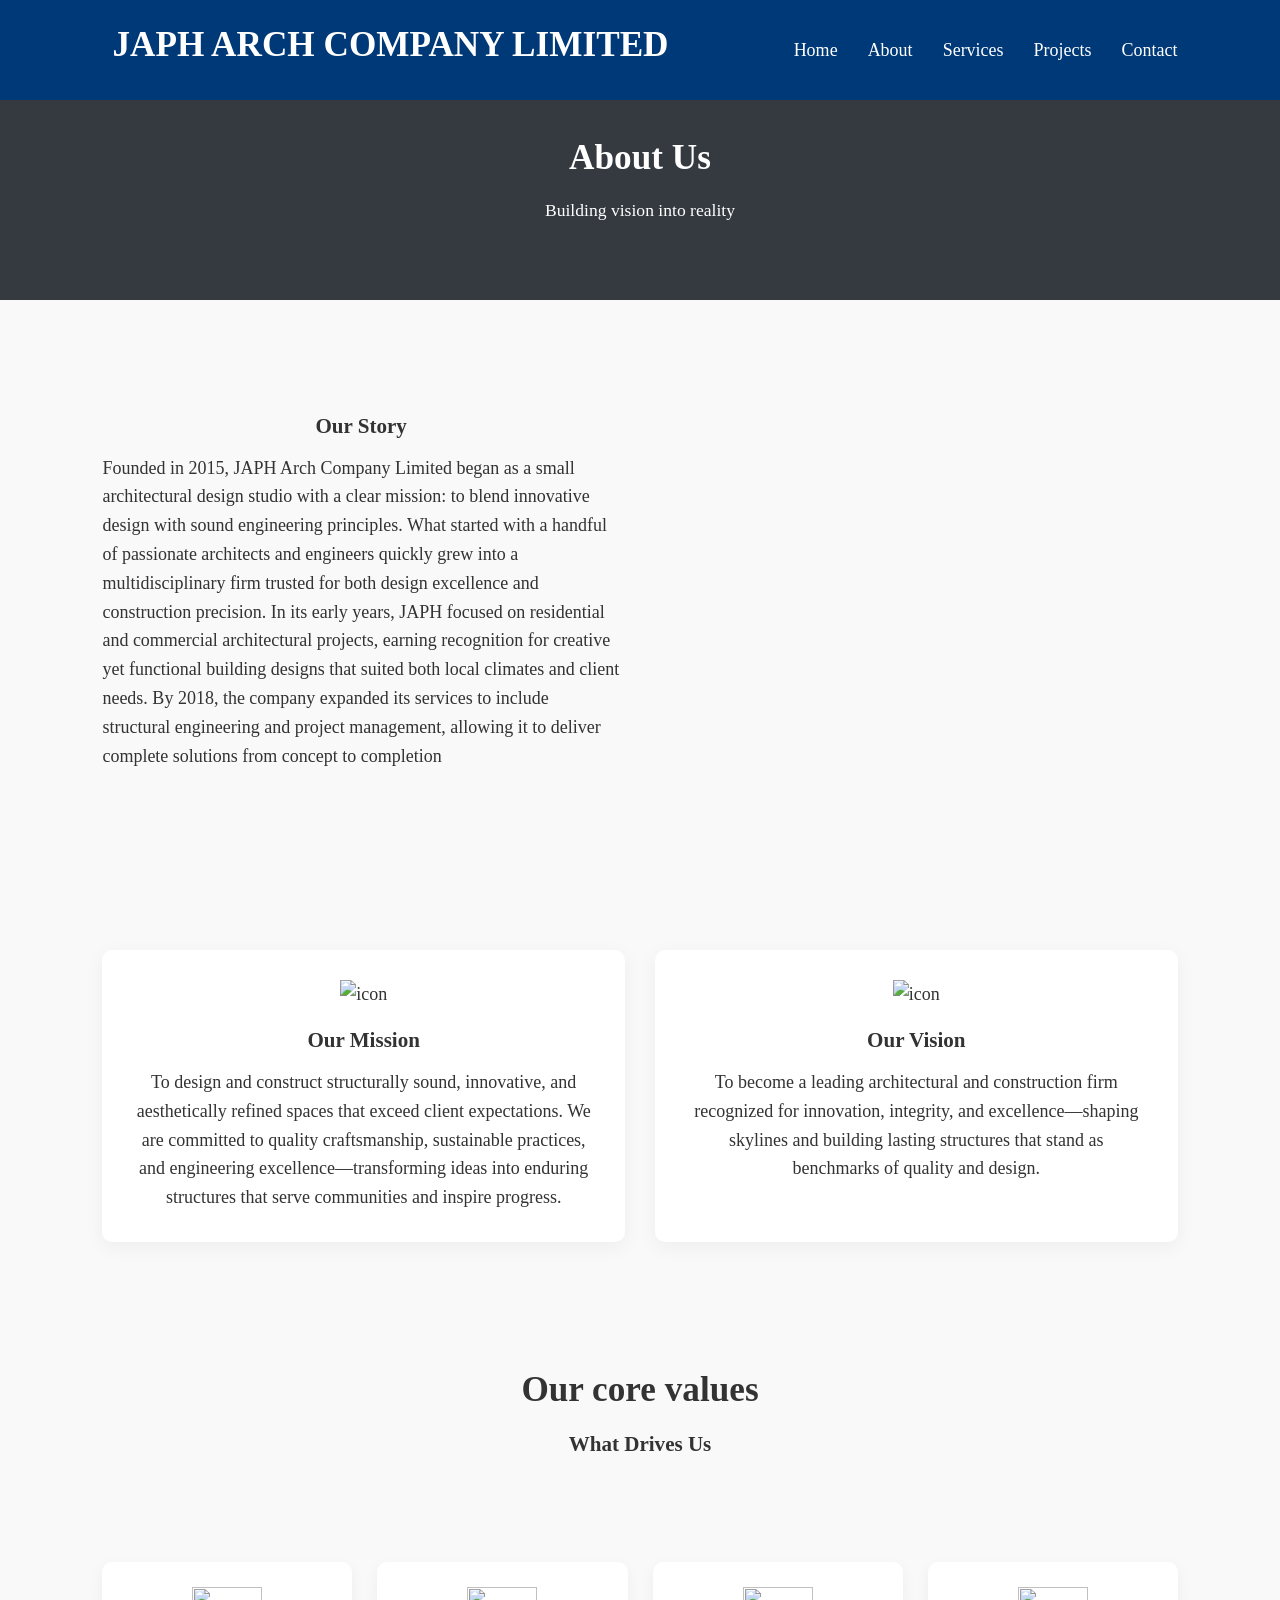
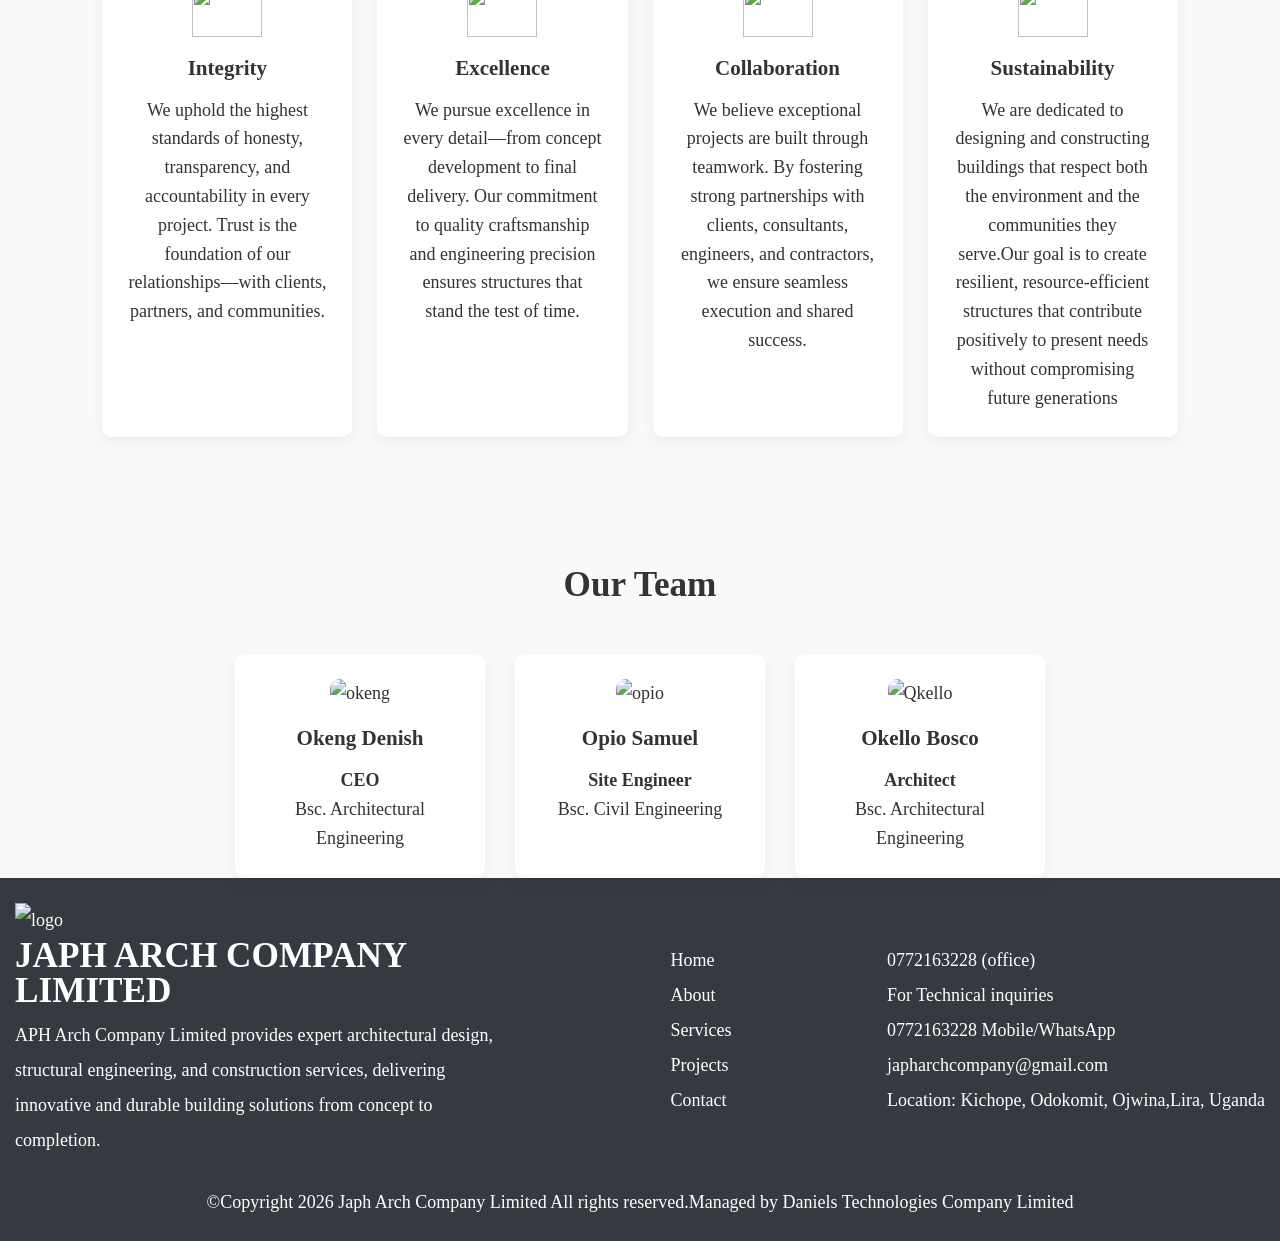
==== about.html @ 92743470 "Add files via upload" ====
<!DOCTYPE html>
<html lang="en">
<head>
    <meta charset="UTF-8">
    <meta name="viewport" content="width=device-width, initial-scale=1.0">
     <title>Japh Arch Company Limited| Architectural & Construction Services in Lira, Uganda</title>
    <meta name="description" content="Japh Arch Company Limited provides architectural design, structural engineering, 
    and construction services in Lira, Uganda. We deliver innovative and durable building solutions.">
    <link rel="stylesheet" href="path/to/font-awesome/css/font-awesome.min.css">
    <link rel="icon" type="image/png" href="IMAGE/favicon.png">
    <link rel="stylesheet" href="https://cdn.jsdelivr.net/npm/swiper@12/swiper-bundle.min.css"/>

     <script src="https://cdn.jsdelivr.net/npm/swiper@12/swiper-bundle.min.js"></script>
    <link rel="stylesheet" href="about.css">
    <link rel="stylesheet" href="styles.css">

</head>

<body>

    <header>
        <div class="logo">
            <img src="" alt="">
            <h2>JAPH ARCH COMPANY LIMITED</h2>
        </div>
            <nav>
                <div class="icons8-menu"></div>
    <div class="menu-toggle">
       
        <img src="https://img.icons8.com/ios/50/menu--v7.png" alt="Open Menu" class="menu-icon"> 
       <img src="https://img.icons8.com/ios/50/multiply.png" alt="Close Menu" class="close-icon">
    </div>

    <ul class="nav-links">
        <li><a href="home.html">Home</a></li>
        <li><a href="about.html">About</a></li>
        <li><a href="services.html">Services</a></li>
        <li><a href="project.html">Projects</a></li>
        <li><a href="contact.html">Contact</a></li>
    </ul>
</nav>
     
    </header>
    <section id="about-us">
  <div class="about-head">
    <h2>About Us</h2>
    <p>Building vision into reality</p>
  </div>

  <div class="story">
    <div class="story-details">
        <h3>Our Story</h3>
        <p>Founded in 2015, JAPH Arch Company Limited began as a small architectural design studio
                with a clear mission: to blend innovative design with
                sound engineering principles. What started with a handful of passionate architects and
                engineers quickly grew into a multidisciplinary firm trusted for both design excellence
                and construction precision.

                In its early years, JAPH focused on residential and commercial architectural projects,
                earning
                recognition for creative yet functional building designs that suited both local climates
                and client needs. By 2018, the company expanded its services to include structural engineering
                and project management, allowing it to deliver complete solutions from concept to completion</p>
    </div>

    <div class="img-about">
        <img src="IMAGE/project1-front.jpg" alt="">
    </div>
  </div>

  <div class="our-mission">
    <div class="mission">
        <img src="IMAGE/missinn.png" alt="icon">
        <h3>Our Mission</h3>
        <p>To design and construct structurally sound, innovative, and aesthetically refined 
            spaces that exceed client expectations. We are committed to quality craftsmanship,
             sustainable practices, and engineering excellence—transforming ideas into enduring
              structures that serve communities and inspire progress.</p>
    </div>

    <div class="vision">
        <img src="IMAGE/vision.png" alt="icon">
        <h3>Our Vision</h3>
        <p>To become a leading architectural and construction firm recognized for 
            innovation, integrity, and excellence—shaping skylines and building lasting 
            structures that stand as benchmarks of quality and design.</p>
    </div>
  </div>

  <div class="values">
    <h2>Our core values</h2>
    <h3>What Drives Us</h3>
     <div class="all-values">
        <div class="value-card">
            <img src="IMAGE/integrity.png" alt="">
            <h3>Integrity</h3>
            <p>We uphold the highest standards of honesty, transparency, and accountability 
                in every project. Trust is the foundation of our relationships—with clients,
                 partners, and communities.</p>
        </div>

         <div class="value-card">
            <img src="IMAGE/excellence.png" alt="">
            <h3>Excellence</h3>
            <p>We pursue excellence in every detail—from concept development to final delivery.
                 Our commitment to quality craftsmanship and engineering precision ensures structures 
                that stand the test of time.</p>
        </div>

         <div class="value-card">
            <img src="IMAGE/collaboration.png" alt="">
            <h3>Collaboration</h3>
            <p>We believe exceptional projects are built through teamwork. By fostering strong
                 partnerships with clients, consultants, engineers, and contractors, we ensure seamless 
                execution and shared success.</p>
        </div>

         <div class="value-card">
            <img src="IMAGE/sustainability.png" alt="">
            <h3>Sustainability</h3>
            <p>We are dedicated to designing and constructing buildings that respect both the environment 
                and the communities they serve.Our goal is to create resilient, resource-efficient 
                structures that contribute positively to present needs without compromising
                 future generations</p>
        </div>
     </div>

  </div>


  <div class="our-team">
    <h2>Our Team</h2>
    <div class="all-team">
        <div class="staff">
            <img src="IMAGE/ceo2.jpg" alt="okeng">
            <h3>Okeng Denish</h3>
            <h4>CEO </h4>
           <p>Bsc. Architectural Engineering</p>
        </div>

         <div class="staff">
            <img src="IMAGE/ceo2.jpg" alt="opio">
            <h3>Opio Samuel</h3>
            <h4>Site Engineer</h4>
           <p>Bsc. Civil Engineering</p>
        </div>

         <div class="staff">
            <img src="IMAGE/ceo2.jpg" alt="Qkello">
            <h3>Okello Bosco</h3>
            <h4>Architect </h4>
           <p>Bsc. Architectural Engineering</p>
        </div>
    </div>
  </div>
    </section>

     <!-- footer -->
   
    <footer>


  <div class="all-links">

        <div class="about-com">
            <img src="" alt="logo">
            <h2>JAPH ARCH COMPANY LIMITED</h2>
            <p>APH Arch Company Limited provides expert architectural design, structural
                engineering, and construction services, delivering innovative and durable building
                solutions from concept to completion.</p>
        </div>
        <div class="useful-links">
            <a href="home.html">Home</a>
            <a href="about.html">About</a>
            <a href="services.html">Services</a>
            <a href="project.html">Projects</a>
            <a href="contact.html">Contact</a>
        </div>

        <div class="contacts">
            <p>0772163228 (office)</p>
            <p>For Technical inquiries</p>
            <p>0772163228 Mobile/WhatsApp</p>
            <p><i class="fa fa-envelope" aria-hidden="true"></i> japharchcompany@gmail.com</p>
            <p>Location: Kichope, Odokomit, Ojwina,Lira, Uganda</p>

        </div>
        </div>
        <div class="right">
        <p>&copy;Copyright 2026 Japh Arch Company Limited
            All rights reserved.Managed by Daniels Technologies Company Limited</p>
            </div>
    </footer>
 <script src="javascript.js"></script>
    <script src="https://cdn.jsdelivr.net/npm/swiper@11/swiper-bundle.min.js"></script>
</body>
</html>
---- about.css ----
/* GLOBAL STYLES */
* {
    margin: 0;
    padding: 0;
    box-sizing: border-box;
    text-decoration: none;
    list-style: none;
}




body {
   font-family: Roboto;
    line-height: 1.6;
    color: #333;
    background: #f9f9f9;
}

h2 {
    font-size: 2.2rem;
    margin-bottom: 10px;
    /* color: #111; */
}

h3 {
    margin-bottom: 10px;
}

section {
    /* padding: 60px 8%; */
}

/*  ABOUT HEADER */
.about-head {
    text-align: center;
    margin-bottom: 50px;
    background-color: #343A40;
    width: 100%;
    height: 200px;
    margin-top: 20px;
    padding-top: 30px;
  
}
.about-head h2{
  color: white;
}

.about-head p {
    color: white;
    font-size: 1.1rem;
}

/* STORY SECTION  */
.story {
    display: flex;
    align-items: center;
    gap: 40px;
    margin-bottom: 60px;
    padding: 60px 8%;
}

.story-details {
    flex: 1;
}

.img-about {
    flex: 1;
}

.img-about img {
    width: 100%;
    border-radius: 10px;
}

/* MISSION & VISION */
.our-mission {
    display: flex;
    gap: 30px;
    margin-bottom: 60px;
     padding: 60px 8%;
}

.mission, .vision {
    flex: 1;
    background: white;
    padding: 30px;
    border-radius: 10px;
    box-shadow: 0 5px 20px rgba(0,0,0,0.05);
    text-align: center;
}

.mission img,
.vision img {
    width: 50px;
    margin-bottom: 15px;
}

/*  VALUES  */
.values {
    text-align: center;
}

.all-values {
    display: grid;
    grid-template-columns: repeat(4, 1fr);
    gap: 25px;
    margin-top: 40px;
     padding: 60px 8%;
}

.value-card {
    background: white;
    padding: 25px;
    border-radius: 10px;
    box-shadow: 0 5px 15px rgba(0,0,0,0.05);
    transition: 0.3s ease;
}

.value-card:hover {
    transform: translateY(-8px);
}

.value-card img {
    width: 50px;
    margin-bottom: 15px;
    width: 70px;
    height: 50px;
   
}

/* TEAM  */
.our-team {
    margin-top: 60px;
    text-align: center;
}

.all-team {
    display: flex;
    justify-content: center;
    gap: 30px;
    margin-top: 40px;
    flex-wrap: wrap;
}

.staff {
    background: white;
    padding: 25px;
    border-radius: 10px;
    width: 250px;
    box-shadow: 0 5px 15px rgba(0,0,0,0.05);
    transition: 0.3s;
}

.staff:hover {
    transform: translateY(-8px);
}

.staff img {
    width: 100%;
    border-radius: 10px;
    margin-bottom: 15px;
}

/*  RESPONSIVENESS */
@media (max-width: 1024px) {
    .all-values {
        grid-template-columns: repeat(2, 1fr);
    }

    .story {
        flex-direction: column;
    }

    .our-mission {
        flex-direction: column;
    }
}

@media (max-width: 600px) {
    section {
        padding: 40px 5%;
    }

    h2 {
        font-size: 1.8rem;
    }

    .all-values {
        grid-template-columns: 1fr;
    }
}

/* footer */

footer{
  background-color: black;
  color: white;
  padding: 25px 15px;
  /* font-size: 20px; */
}
.all-links{
  display: flex;
  justify-content: space-between;
  align-items: center;
  flex-direction: row;

}
.useful-links a{

  color: white;
  display: block;
    line-height: 35px;
}
.about-com{
  width: 500px;
  line-height: 35px;
}
.right{
  margin-top: 30px;
  text-align: center;
}
.useful-links a:hover{
  color: blue;
}
.contacts{
    line-height: 35px;
}
/* ===== FOOTER RESPONSIVENESS ===== */

/* Tablets */
@media (max-width: 992px) {

  .all-links {
    flex-wrap: wrap;
    gap: 30px;
  }

  .about-com {
    width: 100%;
  }

  .useful-links,
  .contacts {
    width: 45%;
  }
}


/* Mobile Phones */
@media (max-width: 768px) {

  .all-links {
    flex-direction: column;
    align-items: flex-start;
    text-align: left;
    gap: 25px;
  }

  .about-com,
  .useful-links,
  .contacts {
    width: 100%;
  }

  .about-com h2 {
    font-size: 18px;
  }

  .right {
    margin-top: 20px;
    font-size: 14px;
    padding: 0 10px;
  }
}


/* Small Phones */
@media (max-width: 480px) {

  footer {
    padding: 20px 10px;
  }

  .useful-links a,
  .contacts p {
    font-size: 14px;
  }

}
---- styles.css ----
*{
    padding: 0px;
    margin: 0px;
    text-decoration: none;
    list-style: none;
    box-sizing: border-box;
     

}
h2 {
    font-size: 2.2rem;
    margin-bottom: 10px;
    /* color: #111; */
}

h3 {
    margin-bottom: 10px;
}


html{
    scroll-behavior: smooth;
  
}
body{
 font-family: Roboto;
    margin: 0;
    padding-top: 80px;
    overflow-x: hidden;
    font-size: 18px;
     scroll-behavior: smooth;
}

/*  */
header{
    display: flex;
    justify-content: space-between;
    align-items: center;
    text-align: center;
     background-color: #003977;
    color: white;
    position: fixed;
    top: 0px;
    height: 80px;
    padding: 50px 8%;
    width: 100%;
    z-index: 1000;
}
header .logo{
    display: flex;
    align-items: center;
    gap: 10px;
}
header .logo h2{
    text-align: center;
}

/*  NAVIGATION STYLING */

nav {
    display: flex;
    justify-content: space-between;
    align-items: center;
}

/* Hide close icon initially */

.close-icon {
    display: none;
    cursor: pointer;
   fill: white;
}

.menu-icon {
    cursor: pointer;
  fill: white;
    display: none;
}

/* Navigation links */
.nav-links {
    list-style: none;
    display: flex;
    gap: 30px;
}

.nav-links li a {
    text-decoration: none;
    color: white;
    font-weight: 500;
}

/* MOBILE STYLES */

@media (max-width: 768px) {

    .nav-links {
        position: fixed;
        top: 0;
        right: -100%;
        height: 100vh;
        width: 250px;
        background: #111;
        flex-direction: column;
        padding-top: 80px;
        transition: 0.4s ease;
    }

    .nav-links li {
        margin: 20px 0;
        text-align: center;
    }

    .nav-links li a {
        color: white;
        font-size: 18px;
    }

    /* When active */
    .nav-active {
        right: 0;
    }

    .menu-toggle {
        z-index: 1001;
    }
    .menu-icon {
    cursor: pointer;
    color: white;
   display: block;
}
.close-icon{
    color: white;
}

}

@media(max-width:448){
  header.logo h2{
  font-size: 20px;
}
}


/* Swiper container */
.swiper {
  width: 100%;
  height: 100vh;
  position: relative;
  
}
.swiper::before {
  content: "";
  position: absolute;
  width: 100%;
  height: 100%;
  background: rgba(0,0,0,0.55);
  top: 0;
  left: 0;
  z-index: 1;
}
/* Slide setup */
.swiper-slide {
  position: relative;
  display: flex;
  align-items: center;
}

.swiper-slide img {
  width: 100%;
  height: 100vh;
  object-fit: cover;
}

/* Dark overlay for readability */
.swiper-slide::before {
  content: "";
  position: absolute;
  width: 100%;
  height: 100%;
  background: rgba(0, 0, 0, 0.55);
  top: 0;
  left: 0;
  z-index: 1;
}

/* Hero content */
.hero {
  position: absolute;
  top: 50%;
  left: 8%;
  transform: translateY(-50%);
  color: white;
  max-width: 650px;
  z-index: 2;
}
/* Desktop */
.hero h2 {
  font-size: 3rem;
  margin-bottom: 1rem;
}

.hero p {
  font-size: 1.1rem;
  line-height: 1.7;
  margin-bottom: 1.5rem;
}

/* Buttons */
.button {
  display: flex;
  gap: 15px;
  flex-wrap: wrap;
}

.button button {
  padding: 12px 28px;
  border: none;
  cursor: pointer;
  font-size: 1rem;
  border-radius: 4px;
  transition: 0.3s ease;
}

.button button:first-child {
  background: #ff6600;
  color: white;
}

.button button:last-child {
  background: white;
  color: black;
}

.button button:hover {
  transform: translateY(-3px);
  opacity: 0.9;
}


/* 📱 Tablet Responsive */

@media (max-width: 992px) {
  .hero {
    left: 5%;
    max-width: 90%;
  }

  .hero h2 {
    font-size: 2.2rem;
  }

  .hero p {
    font-size: 1rem;
  }
}


/*  Mobile Responsive */

@media (max-width: 600px) {
  .swiper {
    height: 85vh;
  }

  .swiper-slide img {
    height: 85vh;
  }

  .hero {
    top: 50%;
    left: 50%;
    transform: translate(-50%, -50%);
    text-align: center;
    max-width: 95%;
  }

  .hero h2 {
    font-size: 1.6rem;
  }

  .hero p {
    font-size: 0.95rem;
  }

  .button {
    justify-content: center;
  }

  .button button {
    width: 100%;
    padding: 12px;
  }
}

/*  ABOUT PREVIEW SECTION */

.about-preview {
  display: flex;
  align-items: center;
  justify-content: center;
  gap: 60px;
  padding: 80px 8%;
  flex-wrap: wrap;
  

}

/* Image side */
.prev-img {
  flex: 1 1 500px;
}

.prev-img img {
  width: 100%;
  height: 100%;
  max-height: 500px;
  object-fit: cover;
  border-radius: 10px;
}

/* Text side */
.our-story {
  flex: 1 1 500px;
}

.our-story h2 {
  font-size: 2.5rem;
  margin-bottom: 20px;
}

.our-story p {
  line-height: 1.8;
  margin-bottom: 25px;
  color: #555;
}

/* Button */
.our-story button {
  padding: 12px 30px;
  border: none;
  background: #ff6600;
  color: white;
  font-size: 1rem;
  border-radius: 5px;
  cursor: pointer;
  transition: 0.3s ease;
}

.our-story button:hover {
  transform: translateY(-3px);
  opacity: 0.9;
}


/*  Tablet */

@media (max-width: 992px) {
  .about-preview {
    gap: 40px;
  }

  .our-story h2 {
    font-size: 2rem;
  }
}


/*  Mobile */

@media (max-width: 768px) {
  .about-preview {
    flex-direction: column;
    text-align: center;
    padding: 60px 5%;
  }

  .prev-img img {
    max-height: 350px;
  }

  .our-story h2 {
    font-size: 1.8rem;
  }
}

/* SERVICES SECTION  */

#service-preview {
  padding: 80px 8%;
  text-align: center;
  background: #f8f8f8;
}

#service-preview h2 {
  font-size: 2.5rem;
  margin-bottom: 50px;
}

/* Services container */
.services-preview {
  display: flex;
  justify-content: center;
  gap: 20px;
  flex-wrap: wrap;
  margin-bottom: 40px;
}

/* Individual cards */
.services-preview > div {
  background: white;
  padding: 40px 30px;
  flex: 1 1 300px;
  max-width: 400px;
  border-radius: 10px;
  box-shadow: 0 15px 35px rgba(0, 0, 0, 0.08);
  transition: 0.3s ease;
}

/* Hover effect */
.services-preview > div:hover {
  transform: translateY(-10px);
  box-shadow: 0 20px 45px rgba(0, 0, 0, 0.15);
}

.services-preview h3 {
  font-size: 1.5rem;
  margin-bottom: 15px;
}

.services-preview p {
  line-height: 1.7;
  color: #555;
}

/* Button */
#service-preview button {
  padding: 12px 30px;
  border: none;
  background: #ff6600;
  color: white;
  font-size: 1rem;
  border-radius: 5px;
  cursor: pointer;
  transition: 0.3s ease;
}

#service-preview button:hover {
  transform: translateY(-3px);
  opacity: 0.9;
}


/*📱 Tablet */

@media (max-width: 992px) {
  #service-preview h2 {
    font-size: 2rem;
  }
}


/* Mobile */

@media (max-width: 768px) {
  #service-preview {
    padding: 60px 5%;
  }

  #service-preview h2 {
    font-size: 1.8rem;
  }

  .services-preview {
    gap: 25px;
  }
}

/* FEATURED PROJECTS */

#featured-project {
  padding: 80px 8%;
  text-align: center;
  background: #f9f9f9;
}

#featured-project h2 {
  font-size: 2.5rem;
  margin-bottom: 50px;
}

/* Grid Layout */
.projects-overview {
  display: grid;
  grid-template-columns: repeat(4, 1fr);
  gap: 30px;
}

/* Project Card */
.projects-overview > div {
  background: white;
  border-radius: 10px;
  overflow: hidden;
  box-shadow: 0 15px 35px rgba(0, 0, 0, 0.08);
  transition: 0.3s ease;
}

/* Image */
.projects-overview img {
  width: 100%;
  height: 250px;
  object-fit: cover;
  transition: 0.4s ease;
}

/* Hover Effects */
.projects-overview > div:hover {
  transform: translateY(-10px);
  box-shadow: 0 20px 45px rgba(0, 0, 0, 0.15);
}

.projects-overview > div:hover img {
  transform: scale(1.08);
}

/* Text */
.projects-overview h3 {
  margin: 20px 0 10px;
}

/* Button */
.projects-overview button {
  margin-bottom: 20px;
  padding: 10px 25px;
  border: none;
  background: #ff6600;
  color: white;
  border-radius: 5px;
  cursor: pointer;
  transition: 0.3s ease;
}

.projects-overview button:hover {
  opacity: 0.9;
}


/* Tablet (2 columns) */

@media (max-width: 992px) {
  .projects-overview {
    grid-template-columns: repeat(2, 1fr);
  }
}

/*  (1 column) */

@media (max-width: 600px) {
  .projects-overview {
    grid-template-columns: 1fr;
  }

  #featured-project h2 {
    font-size: 1.8rem;
  }
}


/*  TRUSTED PARTNERS SECTION  */

#trusted-partners {
  padding: 80px 8%;
  text-align: center;
  background: #f8f8f8;
}

#trusted-partners h2 {
  font-size: 2.5rem;
  margin-bottom: 50px;
}

/* Partners Grid */
.trusted-partners {
  display: grid;
  grid-template-columns: repeat(4, 1fr);
  gap: 30px;
  align-items: center;
}

/* Partner Card */
.trusted-partners > div {
  background: white;
  padding: 30px 20px;
  border-radius: 10px;
  box-shadow: 0 10px 25px rgba(0,0,0,0.08);
  transition: 0.3s ease;
}

/* Hover effect */
.trusted-partners > div:hover {
  transform: translateY(-8px);
  box-shadow: 0 20px 35px rgba(0,0,0,0.15);
}

/* Logo image */
.trusted-partners img {
  width: 100px;
  height: 100px;
  margin-bottom: 15px;
  transition: transform 0.3s ease;
}

.trusted-partners > div:hover img {
  transform: scale(1.1);
}

/* Company name */
.trusted-partners h3 {
  font-size: 1.1rem;
  margin: 0;
  color: #333;
}


/*  Tablet (2 columns) */

@media (max-width: 992px) {
  .trusted-partners {
    grid-template-columns: repeat(2, 1fr);
  }
}


/*  Mobile (1 column) */

@media (max-width: 600px) {
  .trusted-partners {
    grid-template-columns: 1fr;
    gap: 20px;
  }

  #trusted-partners h2 {
    font-size: 1.8rem;
  }
}

/* WHY CHOOSE US  */

#why-choose-us {
  padding: 80px 8%;
  background: #f9f9f9;
}

#why-choose-us h2 {
  text-align: center;
  font-size: 2.5rem;
  margin-bottom: 50px;
}

/* Container for image + text */
.why {
  display: flex;
  align-items: flex-start;
  gap: 50px;
  flex-wrap: wrap;
}

/* Image section */
.pic {
  flex: 1 1 400px;
}

.pic img {
  width: 100%;
  height: 450px;
  border-radius: 10px;
  object-fit: cover;
  box-shadow: 0 15px 35px rgba(0,0,0,0.08);
}

/* Text section */
.txt {
  flex: 1 1 400px;
  display: flex;
  flex-direction: column;
  gap: 25px;
}

.txt .r1, .txt .r2, .txt .r3 {
  background: white;
  padding: 20px 25px;
  border-radius: 10px;
  box-shadow: 0 10px 25px rgba(0,0,0,0.08);
  transition: 0.3s ease;
}

.txt .r1:hover, .txt .r2:hover, .txt .r3:hover {
  transform: translateY(-5px);
  box-shadow: 0 18px 35px rgba(0,0,0,0.15);
}

.txt h4 {
  margin-bottom: 10px;
  color: blue;
  font-size: 1.3rem;
  cursor: pointer;
}

.txt p {
  /* Hide paragraphs initially */
.txt p {
  display: none;
  line-height: 1.7;
  color: #555;
  font-size: 1rem;
  margin-top: 10px;
  transition: max-height 0.3s ease;
  overflow: hidden;
  max-height: 0;
  cursor: pointer;
}

/* Optional: cursor pointer for clickable h4 */
.txt h4 {
  cursor: pointer;
  user-select: none;
}
}

/* Tablet  */

@media (max-width: 992px) {
  .why {
    flex-direction: column;
    align-items: center;
    gap: 40px;
  }

  .pic, .txt {
    flex: 1 1 100%;
  }
}


/* Mobile */

@media (max-width: 600px) {
  #why-choose-us h2 {
    font-size: 2rem;
  }

  .txt h4 {
    font-size: 1.1rem;
  }

  .txt p {
    font-size: 0.95rem;
  }

  .why {
    gap: 30px;
  }
}


/* testimonial section */
.swipers {
  width: 100%;
  height: 100vh;
  padding: 50px 0;
  background-color: #111;
  
}
.swipers{
  text-align: center;
 
}
.swipers h2{
color: white;
}
.swiper-wrapper{
  width: 100%;
}
.slider {
  width: 100%;
  height: 100vh;
  display: flex;
  justify-content: center;
  align-items: center;
  background-color:#111;
}

.slider div {
  background: white;
  padding: 35px;
  border-radius: 12px;
  text-align: center;
  box-shadow: 0 5px 20px rgba(0,0,0,0.08);
  max-width: 600px;
}

.slider img {
  width: 90px;
  height: 90px;
  border-radius: 50%;
  object-fit: cover;
  margin-bottom: 15px;
}

.slider h3 {
  margin: 10px 0 5px;
  font-size: 20px;
  text-align: center;
}

.slider h4 {
  color: #777;
  font-size: 20px;
  margin-bottom: 15px;
  text-align: center;
}

.slider p {
  font-size: 20px;
  line-height: 1.6;
  text-align: center;
}
@media(max-width:768){
.slider{
  display: block;
}

}
/* get in touch */
/* #get-Intouch{
  width: 100%;
  height: 400px;
  padding: 50px 0px;
}
#get-Intouch h2,h3{
  text-align: center;
}
#get-Intouch h3{
  margin-top: 30px;
}
.touch{
 display: grid;
  grid-template-columns: repeat(3, 1fr);
  gap: 30px;
  align-items: center;
}
.touch .comm{
  margin-top: 30px;
  background: white;
  padding: 40px 30px;
  flex: 1 1 300px;
  max-width: 400px;
  border-radius: 10px;
  box-shadow: 0 15px 35px rgba(0, 0, 0, 0.08);
  transition: 0.3s ease; 
}

.touch .comm:hover{
transform: translateY(-10px);
  box-shadow: 0 20px 45px rgba(0, 0, 0, 0.15);
} */

/* Get intouch */


#get-Intouch{
  padding-top: 40px;
}
#get-Intouch h2,h3{
  text-align: center;
}
#get-Intouch h3{
  margin-top: 30px;
}
#get-intouch {
  padding: 50px 20px;
  text-align: center;
  background-color: #f9f9f9;
  margin-top: 40px;
}

#get-intouch h2 {
  font-size: 2em;
  margin-bottom: 10px;
  margin-top: 40px;

}

#get-intouch h3 {
  font-size: 1.2em;
  margin-bottom: 30px;
  color: #555;
}

/* Touch container */
.touch {
  display: flex;
  justify-content: center;
  gap: 50px;
  flex-wrap: wrap; /* important for responsiveness */
  margin-top: 30px;
  
}

.comm {
  background: #fff;
  padding: 20px;
  border-radius: 10px;
  flex: 1 1 200px; /* flexible width */
  max-width: 250px;
  box-shadow: 0 4px 10px rgba(0,0,0,0.1);
  transition: transform 0.3s;
}

.comm:hover {
  transform: translateY(-5px);
}

.comm img {
  margin-bottom: 15px;
}

.comm h4 {
  margin: 10px 0 5px 0;
  font-size: 1.1em;
}

.comm h5 {
  margin: 0 0 10px 0;
  color: #007bff;
}

.comm p {
  font-size: 0.9em;
  color: #555;
}

/* Contact button */
section .contact-btn {
  display: block;
  margin-top: 25px;
  padding: 12px 25px;
  background: orange;
  color: #fff;
  text-decoration: none;
  border-radius: 5px;
  transition: background 0.3s;
  align-items: center;
  margin: 0 auto;
  margin-top: 30px;
  margin-bottom: 30px;
  border: none;
  font-size: 20px;
}
#get-intouch
.contact-btn:hover {
  background: #0056b3;
}
#get-intouch button {
  text-align: center;
  justify-content: center;
  align-items: center;
}
/* Responsive media queries */
@media (max-width: 768px) {
  .touch {
    flex-direction: column;
    gap: 20px;
    align-items: center;
  }

  .comm {
    max-width: 90%;
  }
}

@media (max-width: 480px) {
  #get-intouch h2 {
    font-size: 1.6em;
  }

  #get-intouch h3 {
    font-size: 1em;
  }

  .comm h4 {
    font-size: 1em;
  }

  .comm h5 {
    font-size: 0.9em;
  }
}



/* footer */

footer{
  background-color:#343A40;
  color: white;
  padding: 25px 15px;
  /* font-size: 20px; */

}
.all-links{
  display: flex;
  justify-content: space-between;
  align-items: center;
  flex-direction: row;

}
.useful-links a{

  color: white;
  display: block;
    line-height: 35px;
}
.about-com{
  width: 500px;
  line-height: 35px;
}
.right{
  margin-top: 30px;
  text-align: center;
}
.useful-links a:hover{
  color: blue;
}
.contacts{
    line-height: 35px;
}

/*  FOOTER RESPONSIVENESS*/

/* Tablets */
@media (max-width: 992px) {

  .all-links {
    flex-wrap: wrap;
    gap: 30px;
  }

  .about-com {
    width: 100%;
  }

  .useful-links,
  .contacts {
    width: 45%;
  }
}


/* Mobile Phones */
@media (max-width: 768px) {

  .all-links {
    flex-direction: column;
    align-items: flex-start;
    text-align: left;
    gap: 25px;
  }

  .about-com,
  .useful-links,
  .contacts {
    width: 100%;
  }

  .about-com h2 {
    font-size: 18px;
  }

  .right {
    margin-top: 20px;
    font-size: 14px;
    padding: 0 10px;
  }
}


/* Small Phones */
@media (max-width: 480px) {

  footer {
    padding: 20px 10px;
  }

  .useful-links a,
  .contacts p {
    font-size: 14px;
  }

}
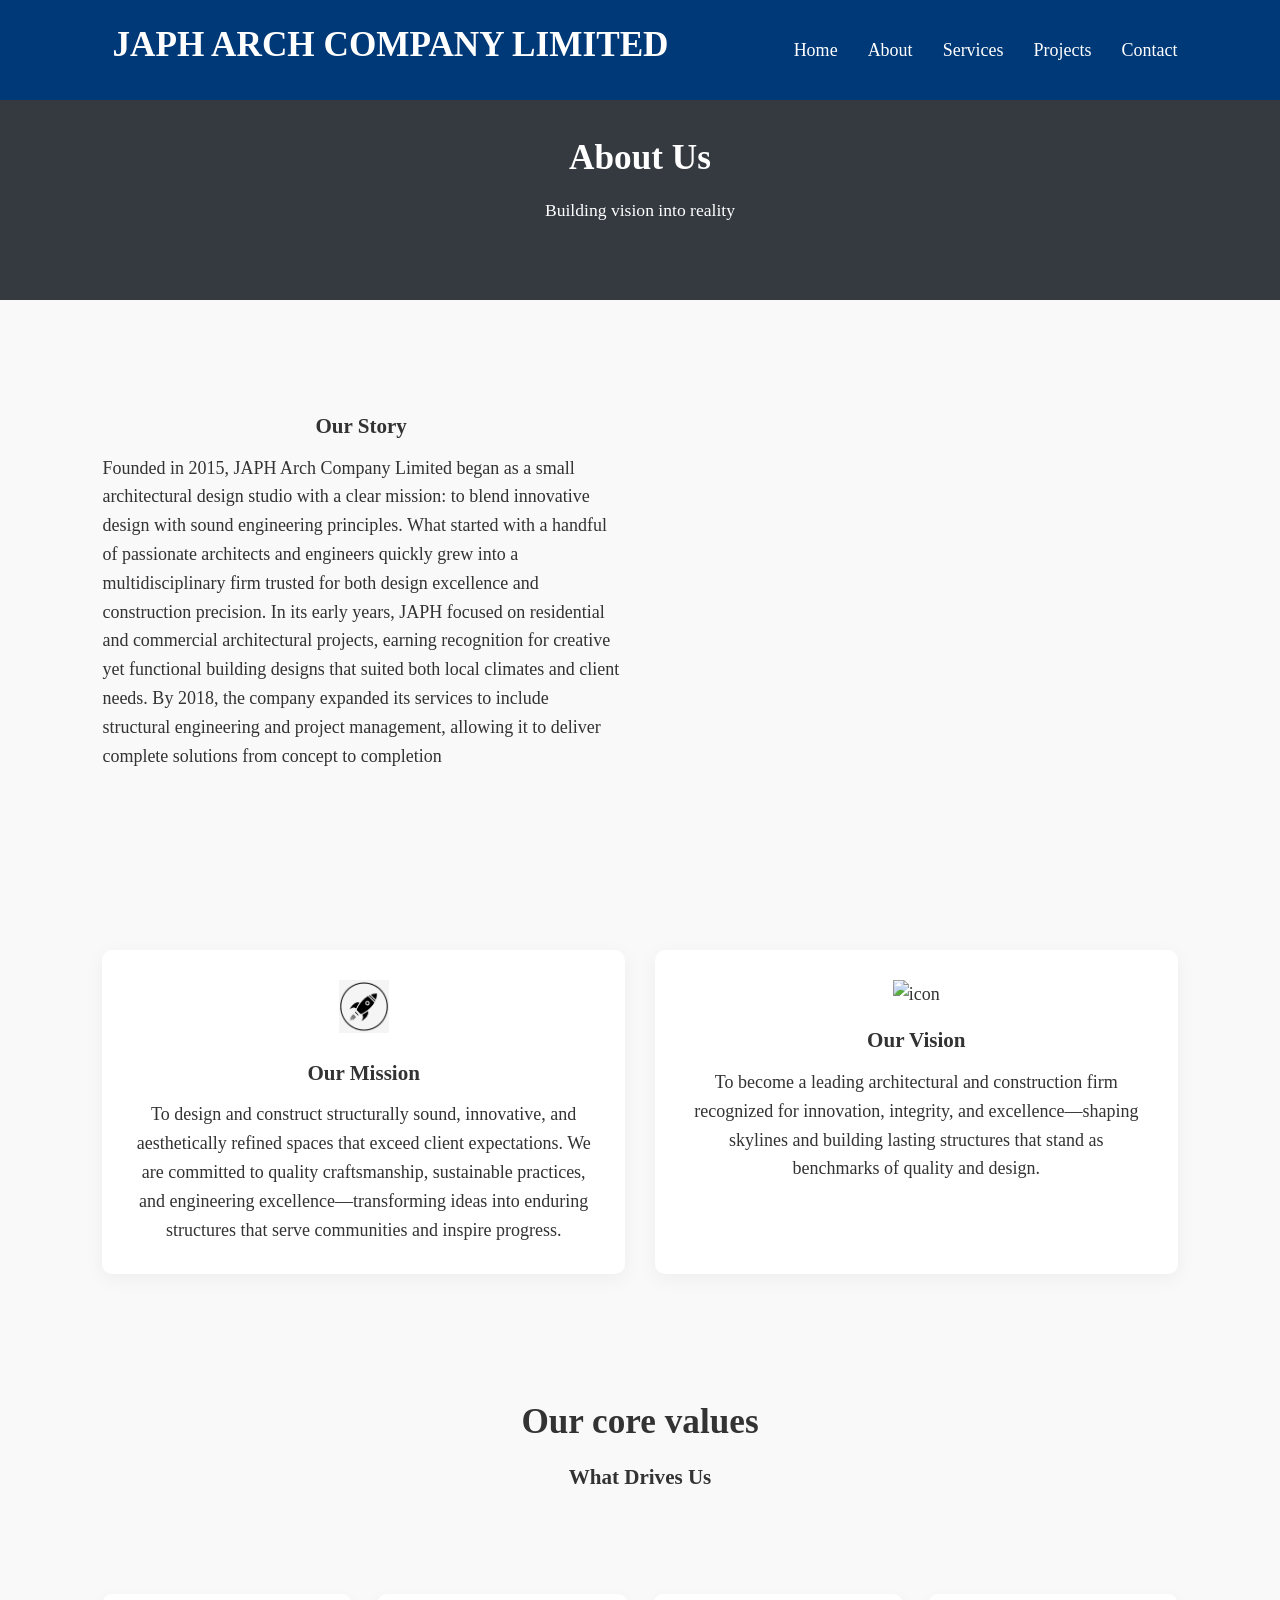
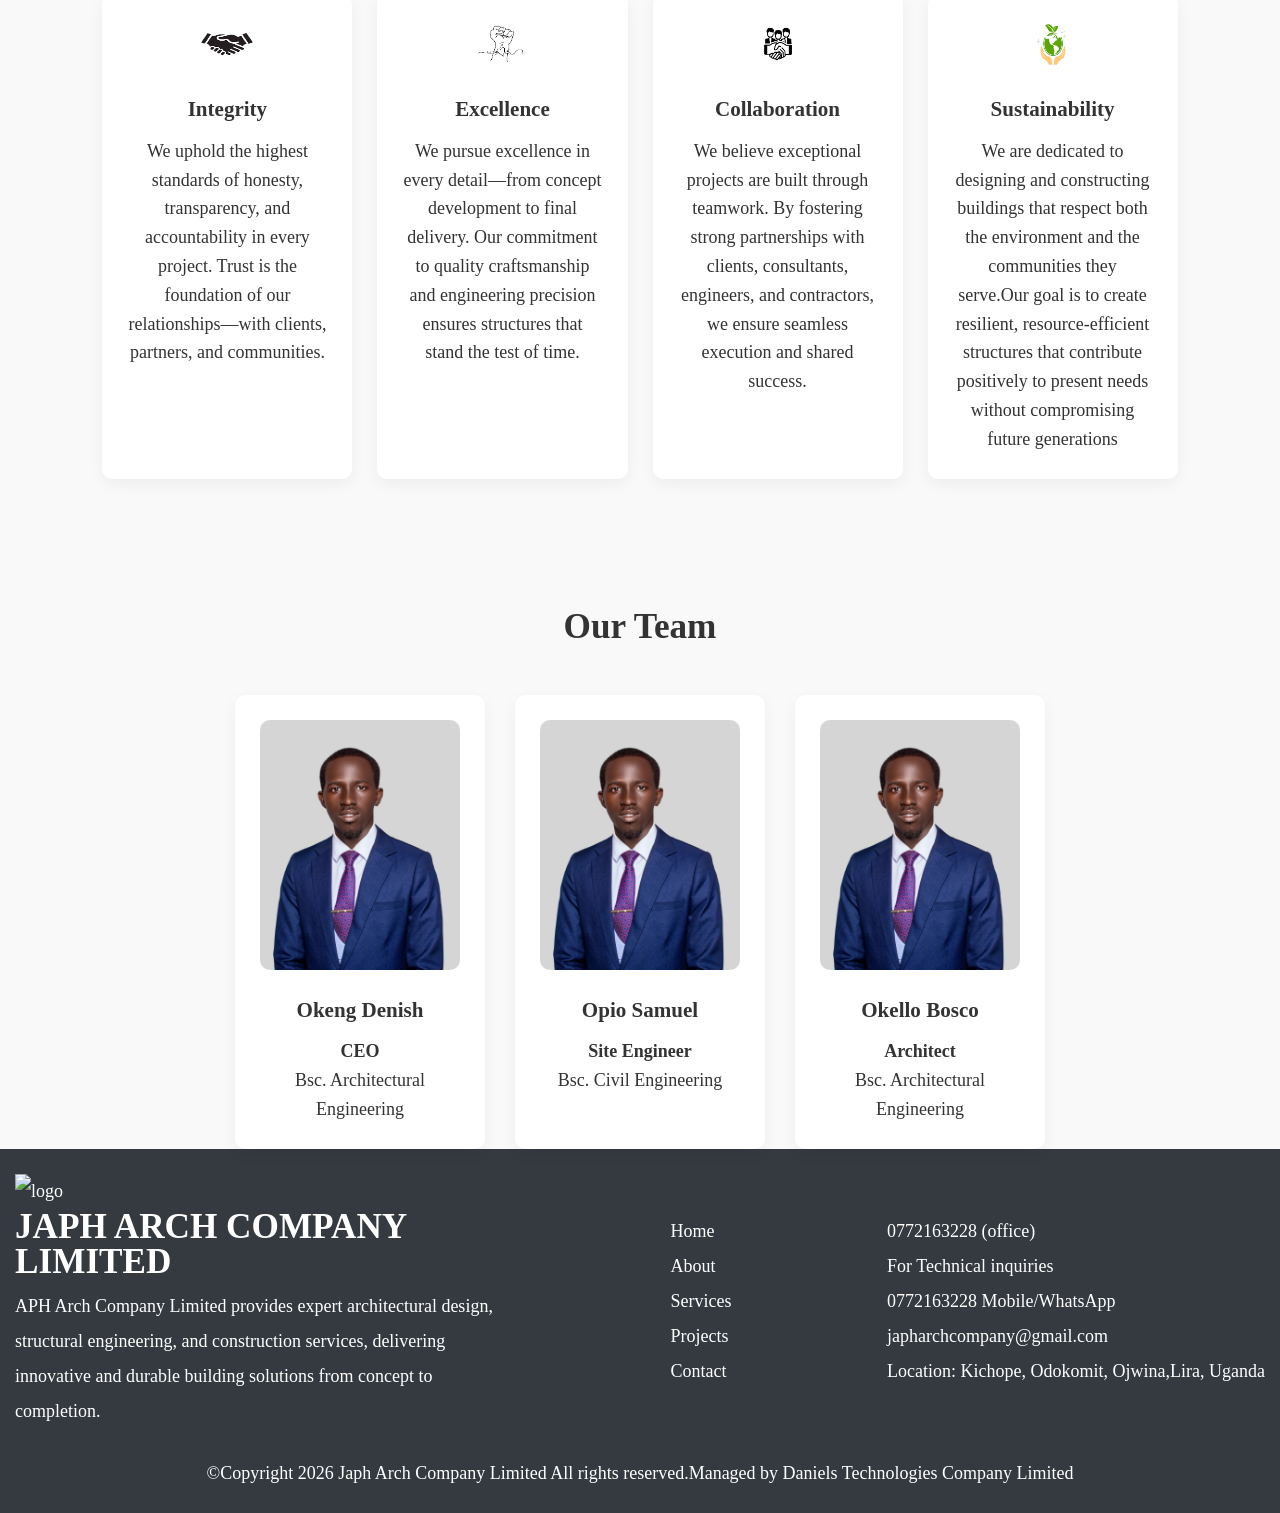
==== commit 2dd2217a: "Update about.html" ====
--- a/about.html
+++ b/about.html
@@ -32,7 +32,7 @@
     </div>
 
     <ul class="nav-links">
-        <li><a href="home.html">Home</a></li>
+        <li><a href="index.html">Home</a></li>
         <li><a href="about.html">About</a></li>
         <li><a href="services.html">Services</a></li>
         <li><a href="project.html">Projects</a></li>
@@ -70,7 +70,7 @@
 
   <div class="our-mission">
     <div class="mission">
-        <img src="IMAGE/missinn.png" alt="icon">
+        <img src="missinn.png" alt="icon">
         <h3>Our Mission</h3>
         <p>To design and construct structurally sound, innovative, and aesthetically refined 
             spaces that exceed client expectations. We are committed to quality craftsmanship,
@@ -92,7 +92,7 @@
     <h3>What Drives Us</h3>
      <div class="all-values">
         <div class="value-card">
-            <img src="IMAGE/integrity.png" alt="">
+            <img src="integrity.png" alt="">
             <h3>Integrity</h3>
             <p>We uphold the highest standards of honesty, transparency, and accountability 
                 in every project. Trust is the foundation of our relationships—with clients,
@@ -100,7 +100,7 @@
         </div>
 
          <div class="value-card">
-            <img src="IMAGE/excellence.png" alt="">
+            <img src="excellence.png" alt="">
             <h3>Excellence</h3>
             <p>We pursue excellence in every detail—from concept development to final delivery.
                  Our commitment to quality craftsmanship and engineering precision ensures structures 
@@ -108,7 +108,7 @@
         </div>
 
          <div class="value-card">
-            <img src="IMAGE/collaboration.png" alt="">
+            <img src="collaboration.png" alt="">
             <h3>Collaboration</h3>
             <p>We believe exceptional projects are built through teamwork. By fostering strong
                  partnerships with clients, consultants, engineers, and contractors, we ensure seamless 
@@ -116,7 +116,7 @@
         </div>
 
          <div class="value-card">
-            <img src="IMAGE/sustainability.png" alt="">
+            <img src="sustainability.png" alt="">
             <h3>Sustainability</h3>
             <p>We are dedicated to designing and constructing buildings that respect both the environment 
                 and the communities they serve.Our goal is to create resilient, resource-efficient 
@@ -132,21 +132,21 @@
     <h2>Our Team</h2>
     <div class="all-team">
         <div class="staff">
-            <img src="IMAGE/ceo2.jpg" alt="okeng">
+            <img src="ceo2.jpg" alt="okeng">
             <h3>Okeng Denish</h3>
             <h4>CEO </h4>
            <p>Bsc. Architectural Engineering</p>
         </div>
 
          <div class="staff">
-            <img src="IMAGE/ceo2.jpg" alt="opio">
+            <img src="ceo2.jpg" alt="opio">
             <h3>Opio Samuel</h3>
             <h4>Site Engineer</h4>
            <p>Bsc. Civil Engineering</p>
         </div>
 
          <div class="staff">
-            <img src="IMAGE/ceo2.jpg" alt="Qkello">
+            <img src="ceo2.jpg" alt="Qkello">
             <h3>Okello Bosco</h3>
             <h4>Architect </h4>
            <p>Bsc. Architectural Engineering</p>
@@ -170,7 +170,7 @@
                 solutions from concept to completion.</p>
         </div>
         <div class="useful-links">
-            <a href="home.html">Home</a>
+            <a href="index.html">Home</a>
             <a href="about.html">About</a>
             <a href="services.html">Services</a>
             <a href="project.html">Projects</a>
@@ -194,4 +194,5 @@
  <script src="javascript.js"></script>
     <script src="https://cdn.jsdelivr.net/npm/swiper@11/swiper-bundle.min.js"></script>
 </body>
-</html>+
+</html>
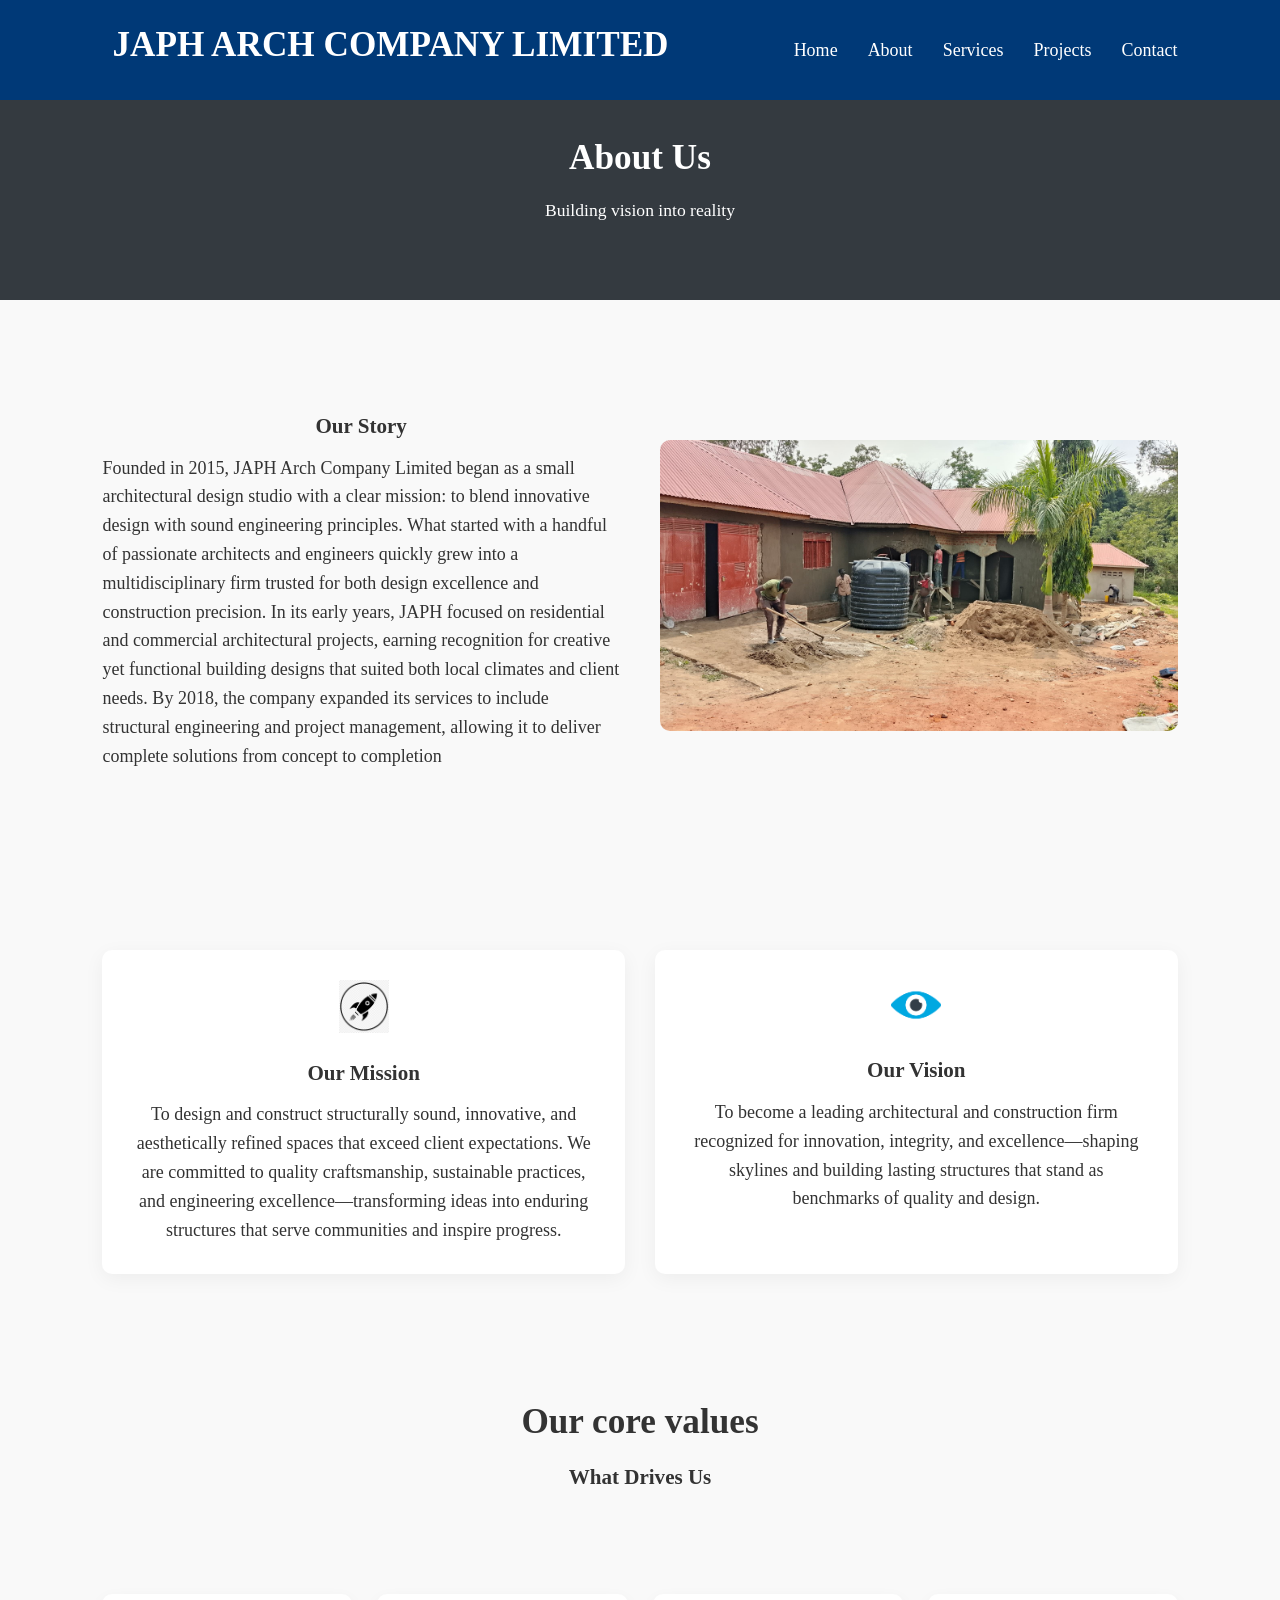
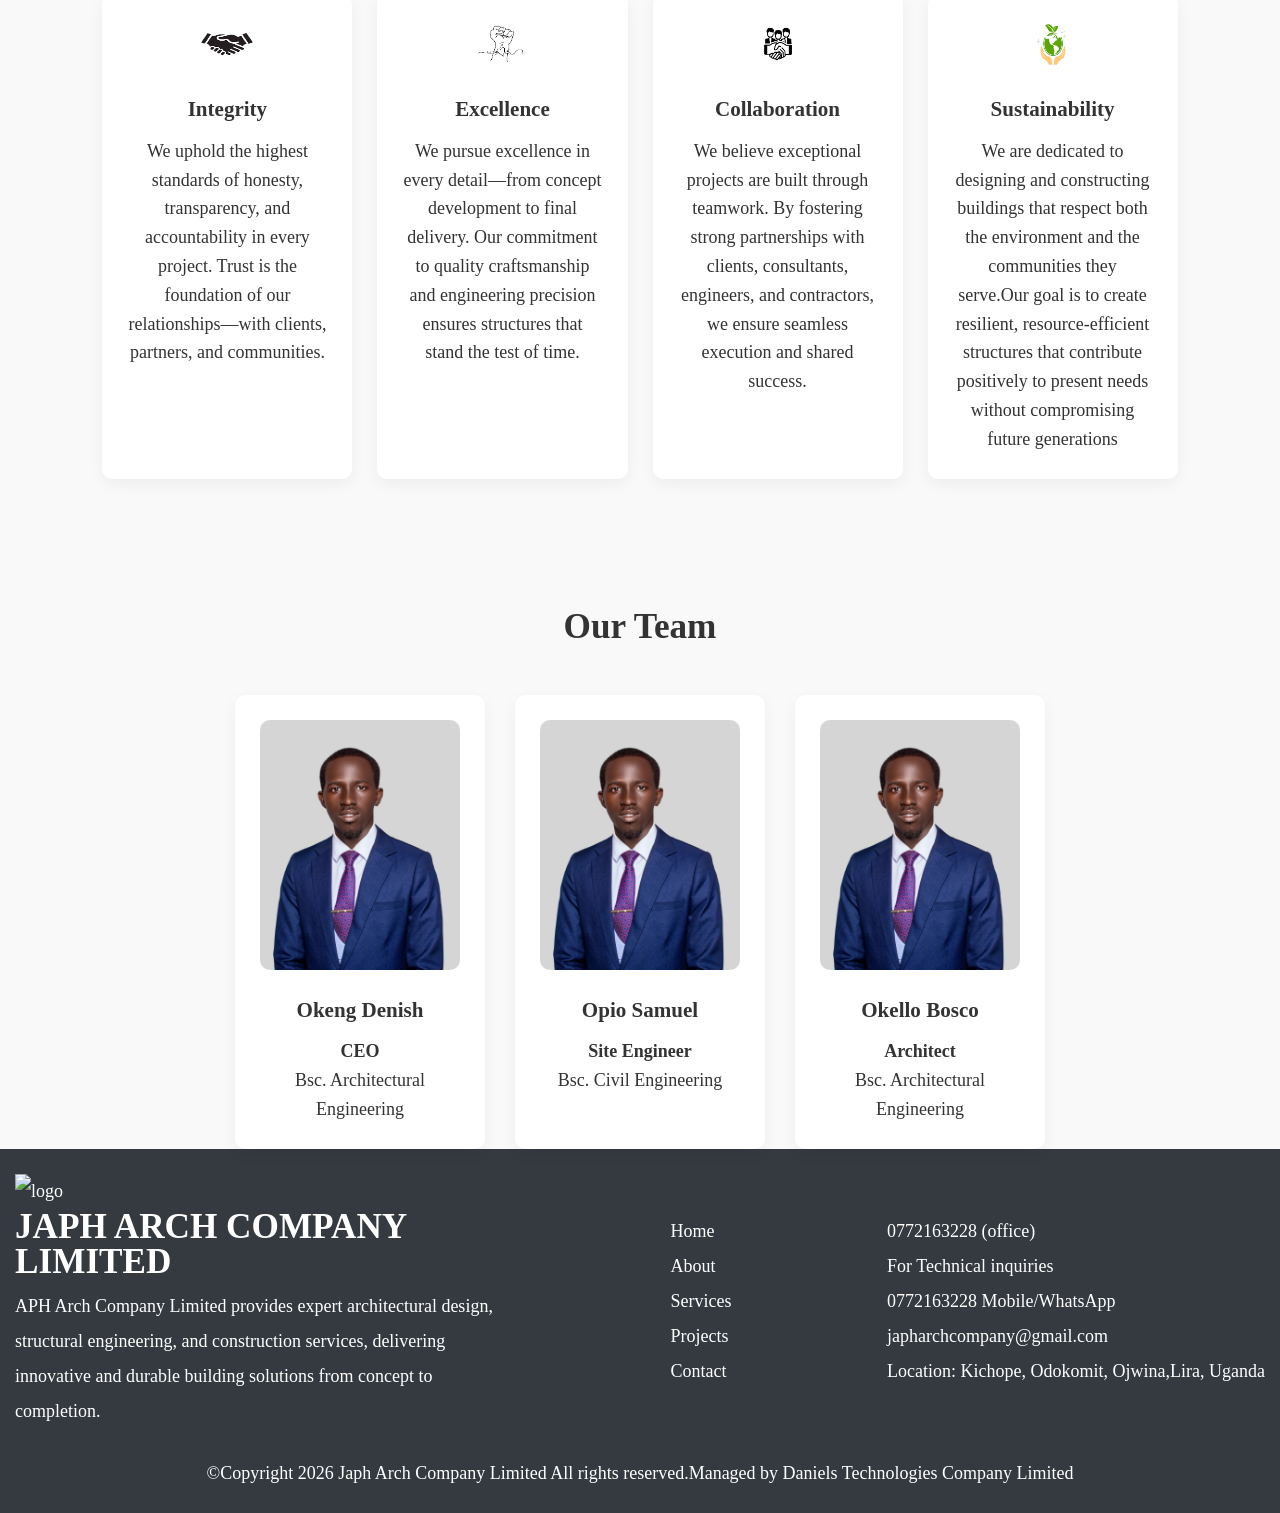
==== commit 996d5d17: "Update about.html" ====
--- a/about.html
+++ b/about.html
@@ -7,7 +7,7 @@
     <meta name="description" content="Japh Arch Company Limited provides architectural design, structural engineering, 
     and construction services in Lira, Uganda. We deliver innovative and durable building solutions.">
     <link rel="stylesheet" href="path/to/font-awesome/css/font-awesome.min.css">
-    <link rel="icon" type="image/png" href="IMAGE/favicon.png">
+    <link rel="icon" type="png" href="favicon.png">
     <link rel="stylesheet" href="https://cdn.jsdelivr.net/npm/swiper@12/swiper-bundle.min.css"/>
 
      <script src="https://cdn.jsdelivr.net/npm/swiper@12/swiper-bundle.min.js"></script>
@@ -64,7 +64,7 @@
     </div>
 
     <div class="img-about">
-        <img src="IMAGE/project1-front.jpg" alt="">
+        <img src="project1-front.jpg" alt="">
     </div>
   </div>
 
@@ -79,7 +79,7 @@
     </div>
 
     <div class="vision">
-        <img src="IMAGE/vision.png" alt="icon">
+        <img src="vision.png" alt="icon">
         <h3>Our Vision</h3>
         <p>To become a leading architectural and construction firm recognized for 
             innovation, integrity, and excellence—shaping skylines and building lasting 
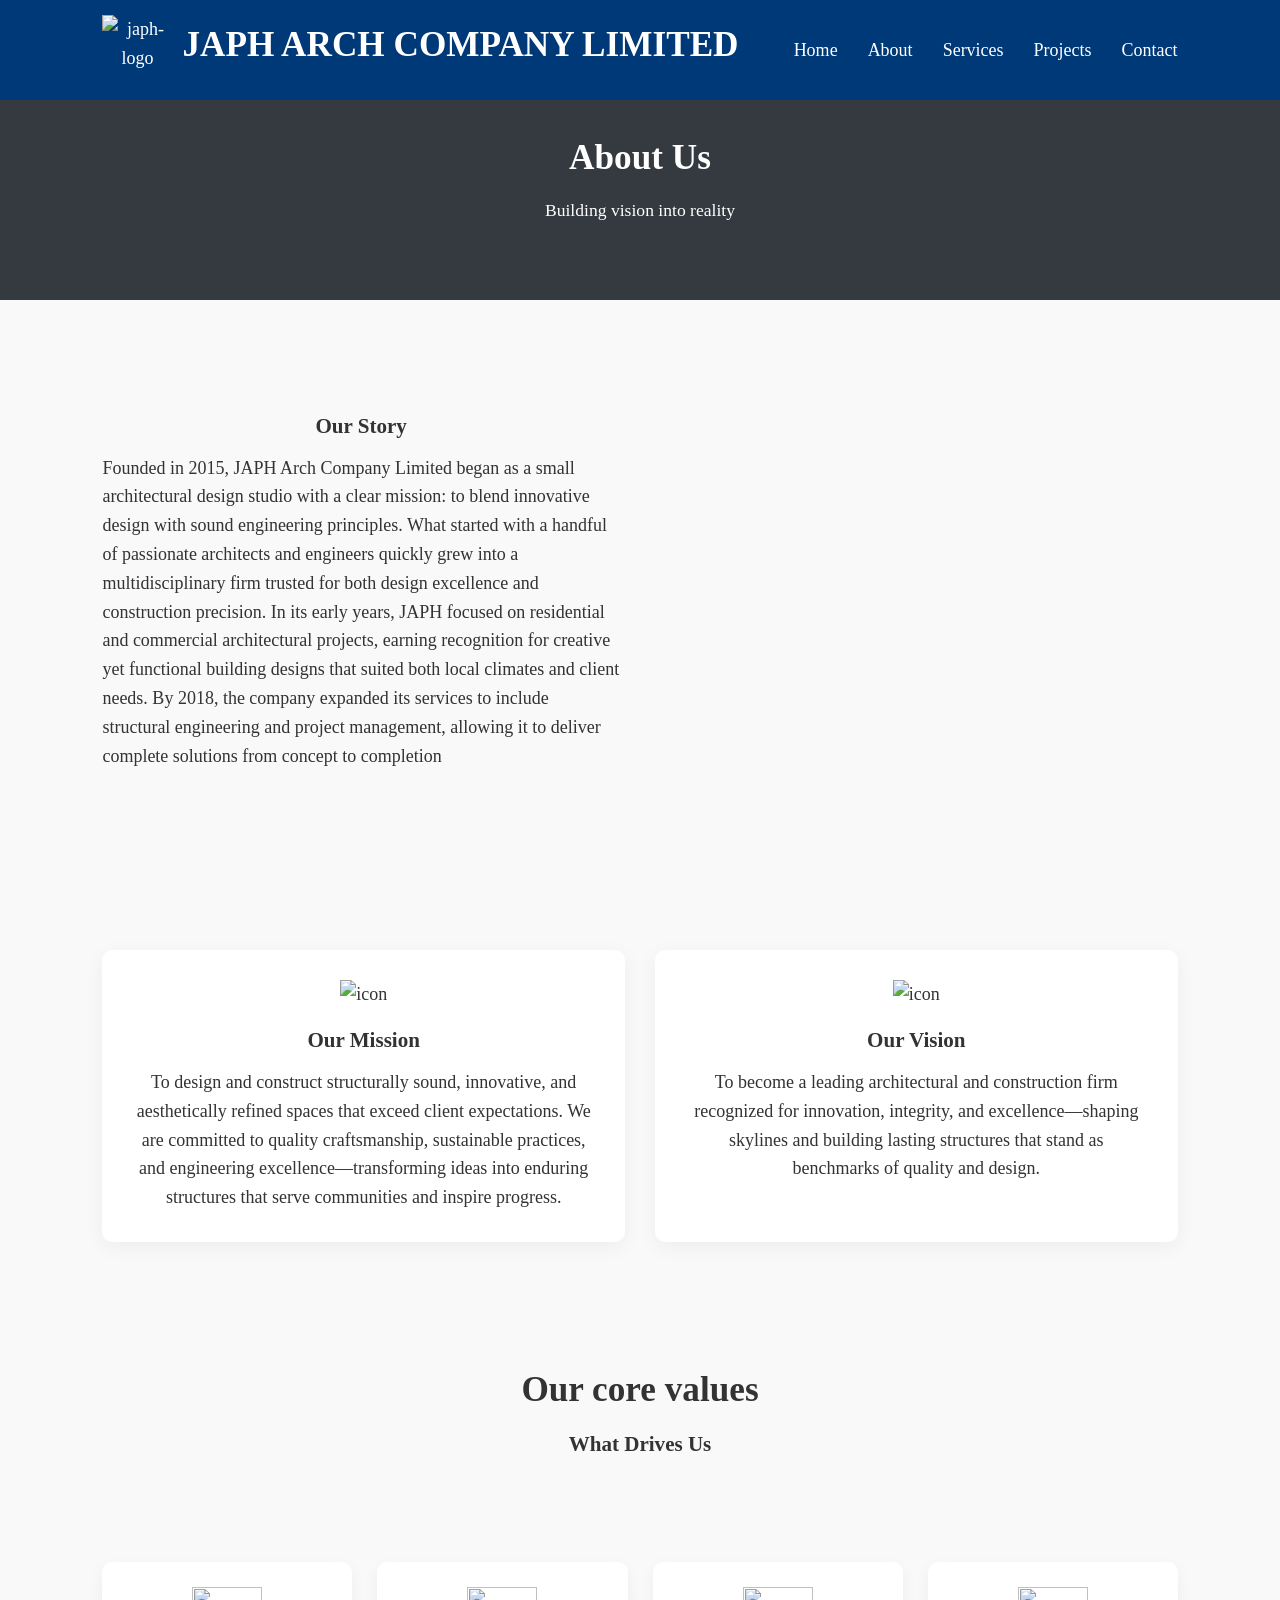
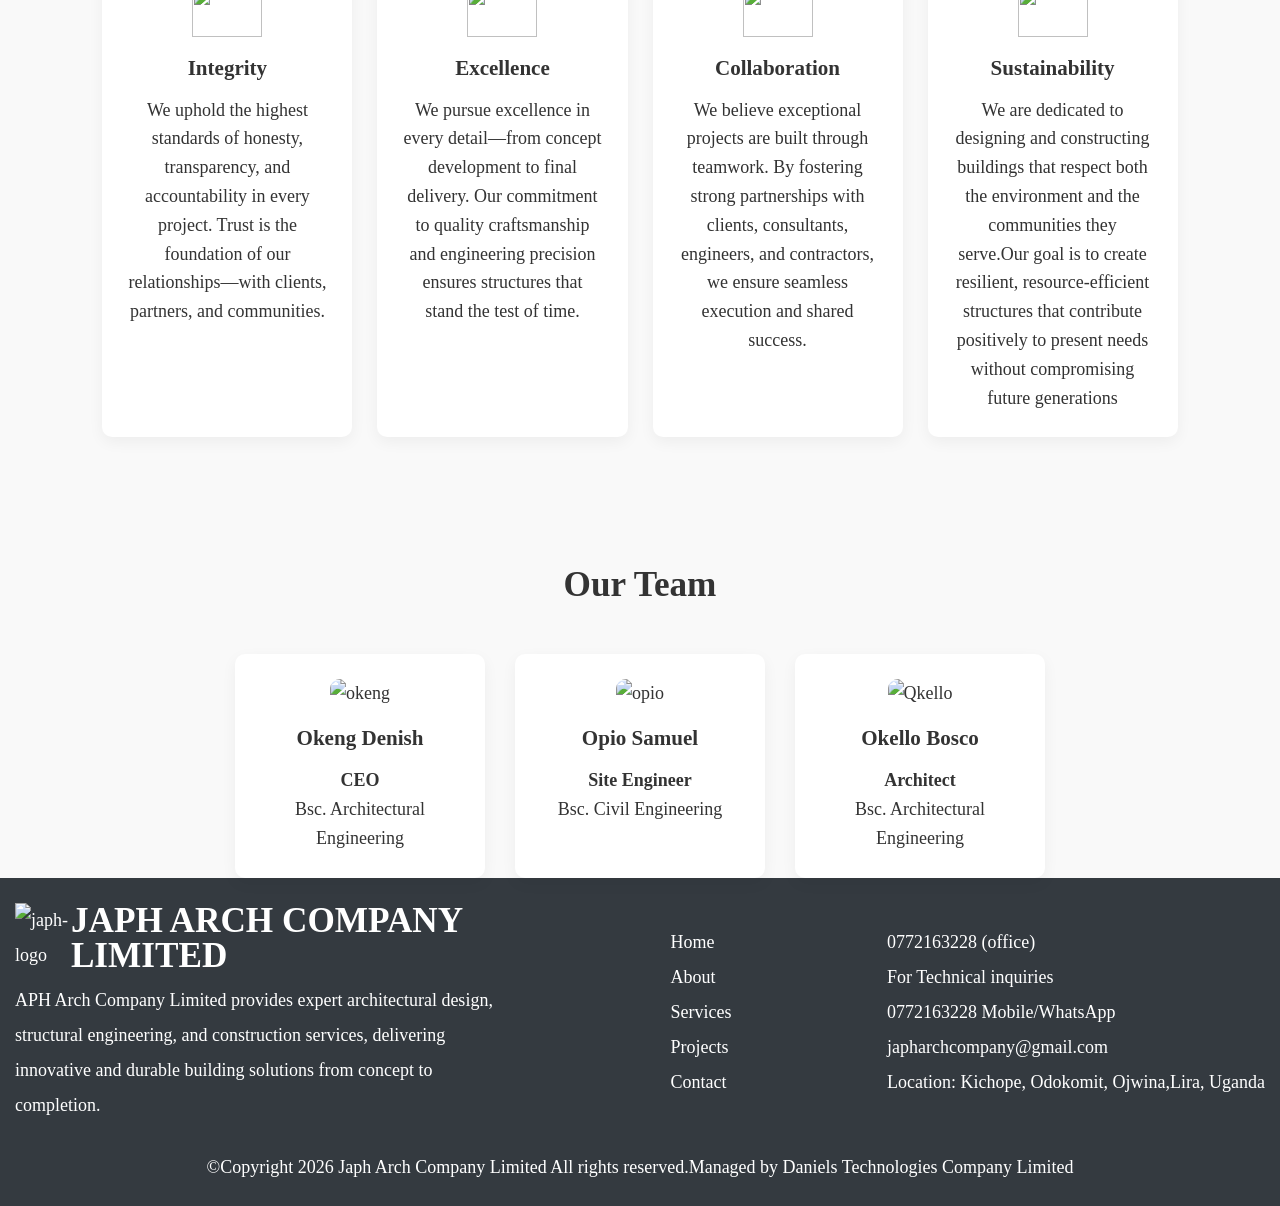
==== commit 3274c8ca: "Add files via upload" ====
--- a/about.html
+++ b/about.html
@@ -7,7 +7,7 @@
     <meta name="description" content="Japh Arch Company Limited provides architectural design, structural engineering, 
     and construction services in Lira, Uganda. We deliver innovative and durable building solutions.">
     <link rel="stylesheet" href="path/to/font-awesome/css/font-awesome.min.css">
-    <link rel="icon" type="png" href="favicon.png">
+    <link rel="icon" type="image/png" href="IMAGE/favicon.png">
     <link rel="stylesheet" href="https://cdn.jsdelivr.net/npm/swiper@12/swiper-bundle.min.css"/>
 
      <script src="https://cdn.jsdelivr.net/npm/swiper@12/swiper-bundle.min.js"></script>
@@ -20,7 +20,7 @@
 
     <header>
         <div class="logo">
-            <img src="" alt="">
+         <img src="IMAGE/japhlogos.png" alt="japh-logo">
             <h2>JAPH ARCH COMPANY LIMITED</h2>
         </div>
             <nav>
@@ -32,7 +32,7 @@
     </div>
 
     <ul class="nav-links">
-        <li><a href="index.html">Home</a></li>
+        <li><a href="home.html">Home</a></li>
         <li><a href="about.html">About</a></li>
         <li><a href="services.html">Services</a></li>
         <li><a href="project.html">Projects</a></li>
@@ -64,13 +64,13 @@
     </div>
 
     <div class="img-about">
-        <img src="project1-front.jpg" alt="">
+        <img src="IMAGE/project1-front.jpg" alt="">
     </div>
   </div>
 
   <div class="our-mission">
     <div class="mission">
-        <img src="missinn.png" alt="icon">
+        <img src="IMAGE/missinn.png" alt="icon">
         <h3>Our Mission</h3>
         <p>To design and construct structurally sound, innovative, and aesthetically refined 
             spaces that exceed client expectations. We are committed to quality craftsmanship,
@@ -79,7 +79,7 @@
     </div>
 
     <div class="vision">
-        <img src="vision.png" alt="icon">
+        <img src="IMAGE/vision.png" alt="icon">
         <h3>Our Vision</h3>
         <p>To become a leading architectural and construction firm recognized for 
             innovation, integrity, and excellence—shaping skylines and building lasting 
@@ -92,7 +92,7 @@
     <h3>What Drives Us</h3>
      <div class="all-values">
         <div class="value-card">
-            <img src="integrity.png" alt="">
+            <img src="IMAGE/integrity.png" alt="">
             <h3>Integrity</h3>
             <p>We uphold the highest standards of honesty, transparency, and accountability 
                 in every project. Trust is the foundation of our relationships—with clients,
@@ -100,7 +100,7 @@
         </div>
 
          <div class="value-card">
-            <img src="excellence.png" alt="">
+            <img src="IMAGE/excellence.png" alt="">
             <h3>Excellence</h3>
             <p>We pursue excellence in every detail—from concept development to final delivery.
                  Our commitment to quality craftsmanship and engineering precision ensures structures 
@@ -108,7 +108,7 @@
         </div>
 
          <div class="value-card">
-            <img src="collaboration.png" alt="">
+            <img src="IMAGE/collaboration.png" alt="">
             <h3>Collaboration</h3>
             <p>We believe exceptional projects are built through teamwork. By fostering strong
                  partnerships with clients, consultants, engineers, and contractors, we ensure seamless 
@@ -116,7 +116,7 @@
         </div>
 
          <div class="value-card">
-            <img src="sustainability.png" alt="">
+            <img src="IMAGE/sustainability.png" alt="">
             <h3>Sustainability</h3>
             <p>We are dedicated to designing and constructing buildings that respect both the environment 
                 and the communities they serve.Our goal is to create resilient, resource-efficient 
@@ -132,21 +132,21 @@
     <h2>Our Team</h2>
     <div class="all-team">
         <div class="staff">
-            <img src="ceo2.jpg" alt="okeng">
+            <img src="IMAGE/ceo2.jpg" alt="okeng">
             <h3>Okeng Denish</h3>
             <h4>CEO </h4>
            <p>Bsc. Architectural Engineering</p>
         </div>
 
          <div class="staff">
-            <img src="ceo2.jpg" alt="opio">
+            <img src="IMAGE/ceo2.jpg" alt="opio">
             <h3>Opio Samuel</h3>
             <h4>Site Engineer</h4>
            <p>Bsc. Civil Engineering</p>
         </div>
 
          <div class="staff">
-            <img src="ceo2.jpg" alt="Qkello">
+            <img src="IMAGE/ceo2.jpg" alt="Qkello">
             <h3>Okello Bosco</h3>
             <h4>Architect </h4>
            <p>Bsc. Architectural Engineering</p>
@@ -163,14 +163,16 @@
   <div class="all-links">
 
         <div class="about-com">
-            <img src="" alt="logo">
+            <div class="i-h2">
+            <img src="IMAGE/japhlogos.png" alt="japh-logo">
             <h2>JAPH ARCH COMPANY LIMITED</h2>
+            </div>
             <p>APH Arch Company Limited provides expert architectural design, structural
                 engineering, and construction services, delivering innovative and durable building
                 solutions from concept to completion.</p>
         </div>
         <div class="useful-links">
-            <a href="index.html">Home</a>
+            <a href="home.html">Home</a>
             <a href="about.html">About</a>
             <a href="services.html">Services</a>
             <a href="project.html">Projects</a>
@@ -194,5 +196,4 @@
  <script src="javascript.js"></script>
     <script src="https://cdn.jsdelivr.net/npm/swiper@11/swiper-bundle.min.js"></script>
 </body>
-
-</html>
+</html>
--- a/styles.css
+++ b/styles.css
@@ -55,27 +55,48 @@
     text-align: center;
 }
 
+header .logo img{
+  width: 70px;
+  height: 70px;
+}
+
 /*  NAVIGATION STYLING */
 
 nav {
     display: flex;
     justify-content: space-between;
     align-items: center;
+    /* margin-right: 20px; */
 }
 
 /* Hide close icon initially */
+/* Utility class */
+.hidden {
+  display: none;
+}
+
+/* Default states */
+.menu-icon {
+  display: none; /* visible by default */
+}
 
 .close-icon {
+  display: none; /* hidden by default */
+}
+
+
+/* .close-icon {
     display: none;
     cursor: pointer;
-   fill: white;
+    fill: white;
 }
 
 .menu-icon {
+   display: none;
     cursor: pointer;
-  fill: white;
-    display: none;
-}
+    fill: white;
+   
+} */
 
 /* Navigation links */
 .nav-links {
@@ -83,6 +104,9 @@
     display: flex;
     gap: 30px;
 }
+.nav-links .nav-active{
+  display: flex;
+}
 
 .nav-links li a {
     text-decoration: none;
@@ -90,12 +114,15 @@
     font-weight: 500;
 }
 
+
+
 /* MOBILE STYLES */
 
 @media (max-width: 768px) {
 
     .nav-links {
-        position: fixed;
+        /* position: fixed; */
+        position: absolute;
         top: 0;
         right: -100%;
         height: 100vh;
@@ -104,6 +131,7 @@
         flex-direction: column;
         padding-top: 80px;
         transition: 0.4s ease;
+      
     }
 
     .nav-links li {
@@ -116,11 +144,14 @@
         font-size: 18px;
     }
 
+
     /* When active */
     .nav-active {
         right: 0;
     }
-
+  .logo h2{
+    font-size: 18px;
+  }
     .menu-toggle {
         z-index: 1001;
     }
@@ -129,15 +160,16 @@
     color: white;
    display: block;
 }
+
 .close-icon{
     color: white;
-}
-
-}
-
+
+    
+}
+}
 @media(max-width:448){
   header.logo h2{
-  font-size: 20px;
+  font-size: 18px;
 }
 }
 
@@ -827,8 +859,11 @@
 }
 @media(max-width:768){
 .slider{
-  display: block;
-}
+  /* display: block; */
+
+}
+
+
 
 }
 /* get in touch */
@@ -1025,6 +1060,14 @@
   width: 500px;
   line-height: 35px;
 }
+
+.about-com .i-h2{
+  display: flex;
+}
+  .about-com img{
+    width: 70px;
+    height: 70px;
+  }
 .right{
   margin-top: 30px;
   text-align: center;
@@ -1049,6 +1092,7 @@
   .about-com {
     width: 100%;
   }
+
 
   .useful-links,
   .contacts {
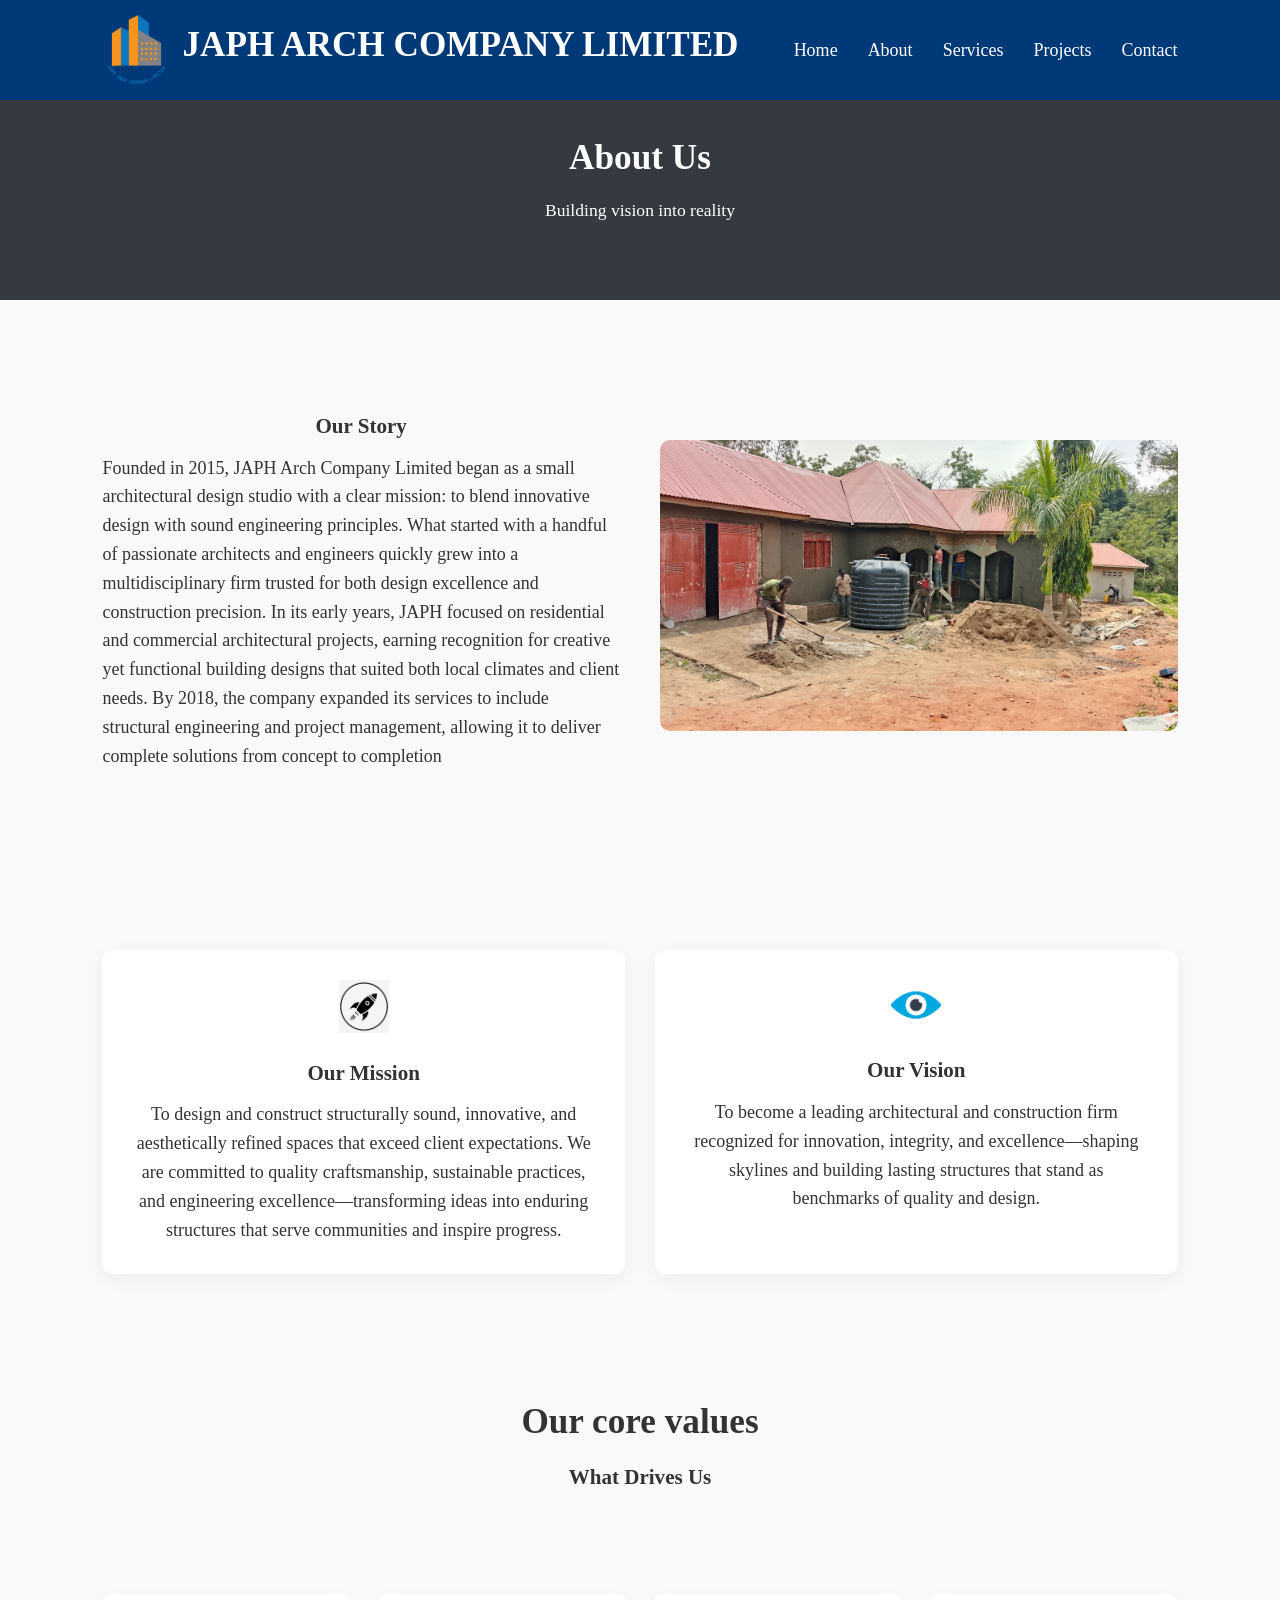
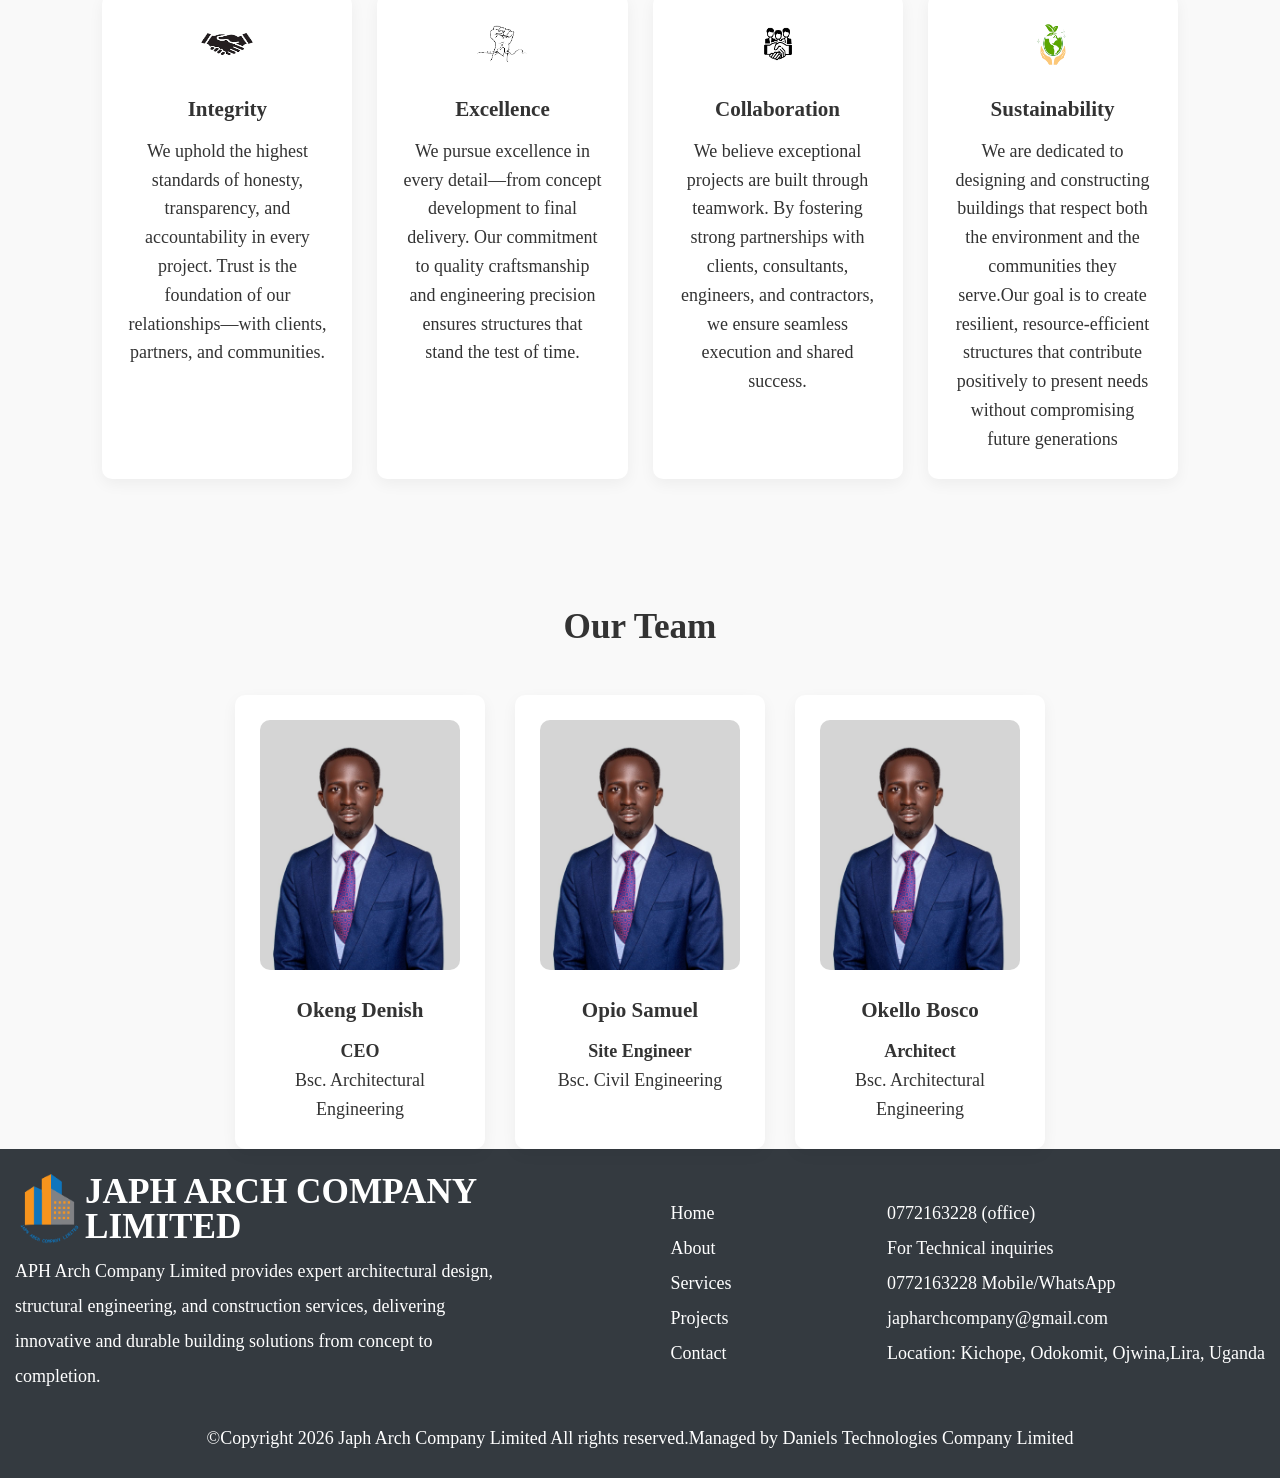
==== commit ea6904b0: "Add files via upload" ====
--- a/about.html
+++ b/about.html
@@ -7,7 +7,7 @@
     <meta name="description" content="Japh Arch Company Limited provides architectural design, structural engineering, 
     and construction services in Lira, Uganda. We deliver innovative and durable building solutions.">
     <link rel="stylesheet" href="path/to/font-awesome/css/font-awesome.min.css">
-    <link rel="icon" type="image/png" href="IMAGE/favicon.png">
+    <link rel="icon" type="image/png" href="favicon.png">
     <link rel="stylesheet" href="https://cdn.jsdelivr.net/npm/swiper@12/swiper-bundle.min.css"/>
 
      <script src="https://cdn.jsdelivr.net/npm/swiper@12/swiper-bundle.min.js"></script>
@@ -20,7 +20,7 @@
 
     <header>
         <div class="logo">
-         <img src="IMAGE/japhlogos.png" alt="japh-logo">
+         <img src="japhlogos.png" alt="japh-logo">
             <h2>JAPH ARCH COMPANY LIMITED</h2>
         </div>
             <nav>
@@ -32,7 +32,7 @@
     </div>
 
     <ul class="nav-links">
-        <li><a href="home.html">Home</a></li>
+        <li><a href="index.html">Home</a></li>
         <li><a href="about.html">About</a></li>
         <li><a href="services.html">Services</a></li>
         <li><a href="project.html">Projects</a></li>
@@ -64,13 +64,13 @@
     </div>
 
     <div class="img-about">
-        <img src="IMAGE/project1-front.jpg" alt="">
+        <img src="project1-front.jpg" alt="">
     </div>
   </div>
 
   <div class="our-mission">
     <div class="mission">
-        <img src="IMAGE/missinn.png" alt="icon">
+        <img src="missinn.png" alt="icon">
         <h3>Our Mission</h3>
         <p>To design and construct structurally sound, innovative, and aesthetically refined 
             spaces that exceed client expectations. We are committed to quality craftsmanship,
@@ -79,7 +79,7 @@
     </div>
 
     <div class="vision">
-        <img src="IMAGE/vision.png" alt="icon">
+        <img src="vision.png" alt="icon">
         <h3>Our Vision</h3>
         <p>To become a leading architectural and construction firm recognized for 
             innovation, integrity, and excellence—shaping skylines and building lasting 
@@ -92,7 +92,7 @@
     <h3>What Drives Us</h3>
      <div class="all-values">
         <div class="value-card">
-            <img src="IMAGE/integrity.png" alt="">
+            <img src="integrity.png" alt="">
             <h3>Integrity</h3>
             <p>We uphold the highest standards of honesty, transparency, and accountability 
                 in every project. Trust is the foundation of our relationships—with clients,
@@ -100,7 +100,7 @@
         </div>
 
          <div class="value-card">
-            <img src="IMAGE/excellence.png" alt="">
+            <img src="excellence.png" alt="">
             <h3>Excellence</h3>
             <p>We pursue excellence in every detail—from concept development to final delivery.
                  Our commitment to quality craftsmanship and engineering precision ensures structures 
@@ -108,7 +108,7 @@
         </div>
 
          <div class="value-card">
-            <img src="IMAGE/collaboration.png" alt="">
+            <img src="collaboration.png" alt="">
             <h3>Collaboration</h3>
             <p>We believe exceptional projects are built through teamwork. By fostering strong
                  partnerships with clients, consultants, engineers, and contractors, we ensure seamless 
@@ -116,7 +116,7 @@
         </div>
 
          <div class="value-card">
-            <img src="IMAGE/sustainability.png" alt="">
+            <img src="sustainability.png" alt="">
             <h3>Sustainability</h3>
             <p>We are dedicated to designing and constructing buildings that respect both the environment 
                 and the communities they serve.Our goal is to create resilient, resource-efficient 
@@ -132,21 +132,21 @@
     <h2>Our Team</h2>
     <div class="all-team">
         <div class="staff">
-            <img src="IMAGE/ceo2.jpg" alt="okeng">
+            <img src="ceo2.jpg" alt="okeng">
             <h3>Okeng Denish</h3>
             <h4>CEO </h4>
            <p>Bsc. Architectural Engineering</p>
         </div>
 
          <div class="staff">
-            <img src="IMAGE/ceo2.jpg" alt="opio">
+            <img src="ceo2.jpg" alt="opio">
             <h3>Opio Samuel</h3>
             <h4>Site Engineer</h4>
            <p>Bsc. Civil Engineering</p>
         </div>
 
          <div class="staff">
-            <img src="IMAGE/ceo2.jpg" alt="Qkello">
+            <img src="ceo2.jpg" alt="Qkello">
             <h3>Okello Bosco</h3>
             <h4>Architect </h4>
            <p>Bsc. Architectural Engineering</p>
@@ -164,7 +164,7 @@
 
         <div class="about-com">
             <div class="i-h2">
-            <img src="IMAGE/japhlogos.png" alt="japh-logo">
+            <img src="japhlogos.png" alt="japh-logo">
             <h2>JAPH ARCH COMPANY LIMITED</h2>
             </div>
             <p>APH Arch Company Limited provides expert architectural design, structural
@@ -172,7 +172,7 @@
                 solutions from concept to completion.</p>
         </div>
         <div class="useful-links">
-            <a href="home.html">Home</a>
+            <a href="index.html">Home</a>
             <a href="about.html">About</a>
             <a href="services.html">Services</a>
             <a href="project.html">Projects</a>
